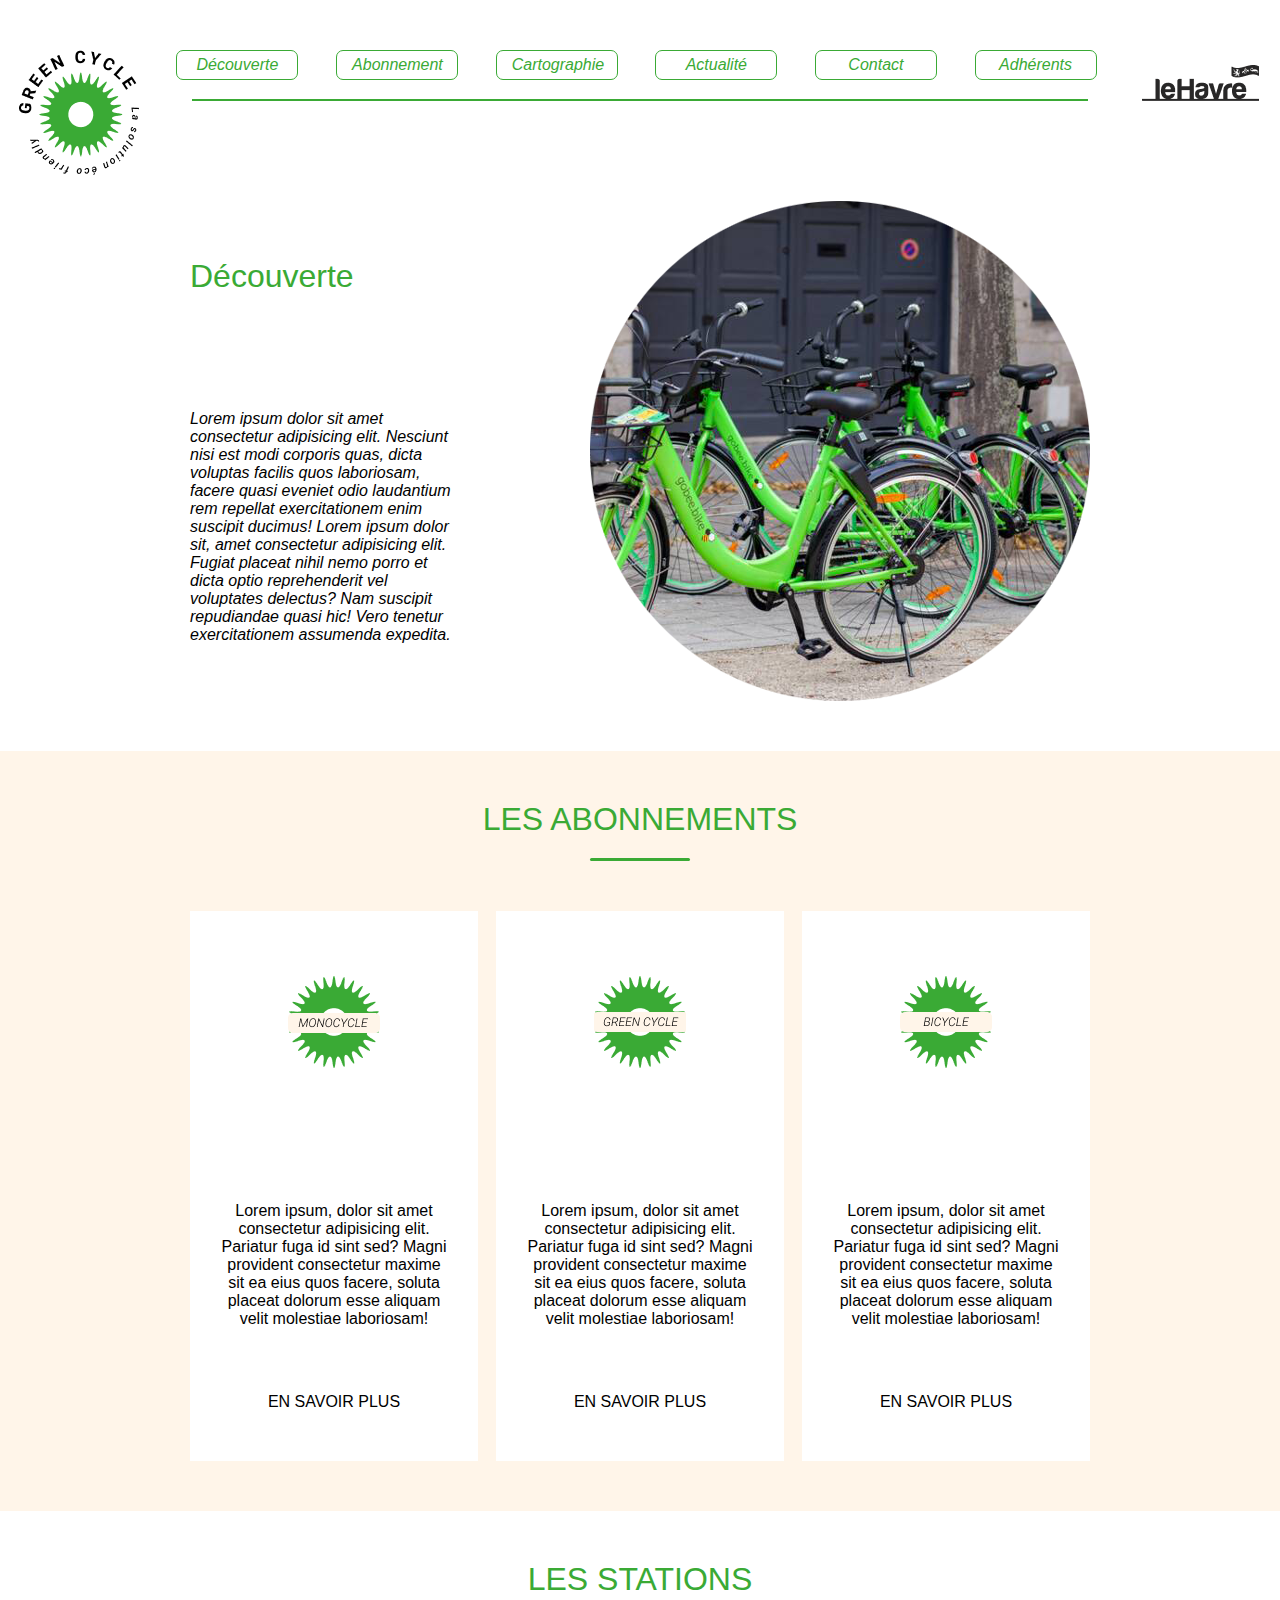
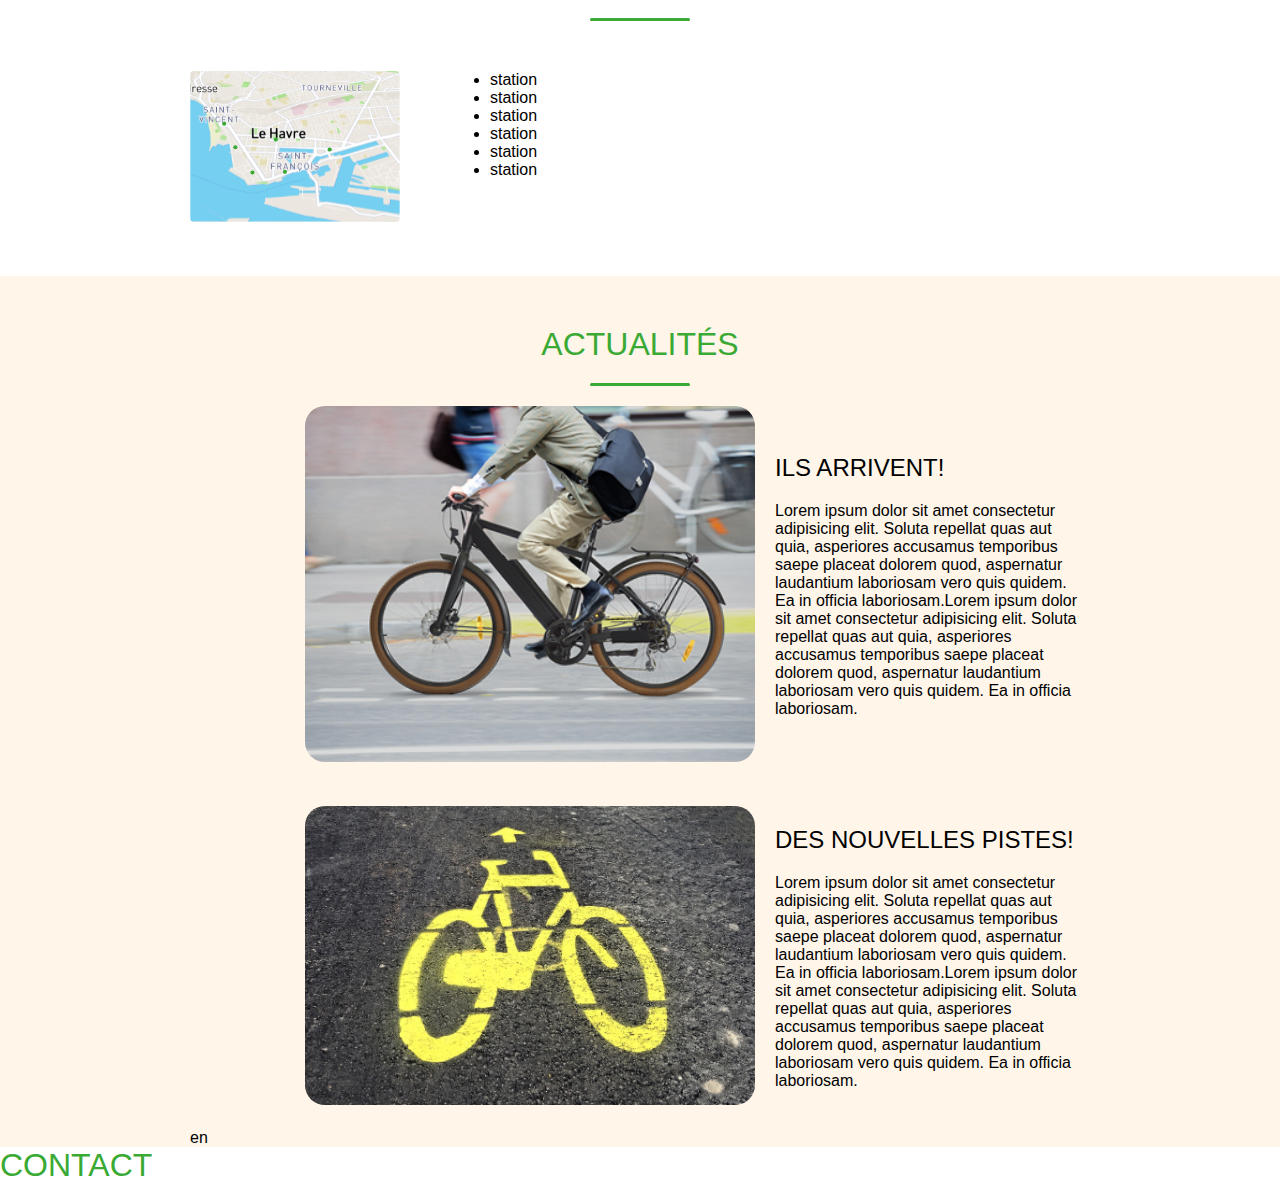
==== index.html @ e0d63974 "first commit" ====
<!DOCTYPE html>
<html lang="en">

<head>
    <meta charset="UTF-8">
    <meta http-equiv="X-UA-Compatible" content="IE=edge">
    <meta name="viewport" content="width=device-width, initial-scale=1.0">
    <title>Green cycle la solution éco-friendly</title>
    <link rel="stylesheet" href="style.css">
</head>

<body>
    <nav>
        <div class="menu_resp">
            <img src="img/logo_resp.png" alt="logo_2">
            <img src="img/burger.png" alt="burger">
        </div>
        <ul>
            <div class="logo_green">
                <img src="img/logo_green.png" alt="logo">
            </div>
            <a href="">
                <li>Découverte</li>
            </a>
            <a href="">
                <li>Abonnement</li>
            </a>
            <a href="">
                <li>Cartographie</li>
            </a>
            <a href="">
                <li>Actualité</li>
            </a>
            <a href="">
                <li>Contact</li>
            </a>
            <a href="">
                <div modal>
                    <div class="otot"></div>
                <li>Adhérents</li>
            </div>
            </a>
            <div class="logo_green">
                <img src="img/logo_lh.png" alt="logo">
            </div>
        </ul>
        <div class="green_line">
        </div>
    </nav>
    <header>
        <div class="container">
            <div class="content_page1">
                <div class="leftside">
                    <h1>Découverte</h1>
                    <p>Lorem ipsum dolor sit amet consectetur adipisicing elit. Nesciunt nisi est modi corporis quas,
                        dicta voluptas facilis quos laboriosam, facere quasi eveniet odio laudantium rem repellat
                        exercitationem enim suscipit ducimus! Lorem ipsum dolor sit, amet consectetur adipisicing elit.
                        Fugiat placeat nihil nemo porro et dicta optio reprehenderit vel voluptates delectus? Nam
                        suscipit repudiandae quasi hic! Vero tenetur exercitationem assumenda expedita.</p>
                </div>
                <img src="img/img_cycle.png" alt="vélo">
            </div>
        </div>
        </div>
    </header>
    <!--------------------------------------------------------------------->

    <div id="page_2">
        <h1>LES ABONNEMENTS</h1>
        <div class="green_line">
        </div>
        <div class="container">
            <!-------------------------ETIQUETTE 1---------------------->
            <div class="descr_offre">
                <div class="logo_offre">
                    <img src="img/monocycle.png" alt="logo_mono">
                </div>
                <p>Lorem ipsum, dolor sit amet consectetur adipisicing elit. Pariatur fuga id sint sed? Magni provident
                    consectetur maxime sit ea eius quos facere, soluta placeat dolorum esse aliquam velit molestiae
                    laboriosam!</p>
                <div class="btn_savoir_plus">
                    <p>EN SAVOIR PLUS</p>
                </div>
            </div>
            <!-------------------------ETIQUETTE 2---------------------->
            <div class="descr_offre">
                <div class="logo_offre">
                    <img src="img/offre_green_cycle.png" alt="logo_mono">
                </div>
                <p>Lorem ipsum, dolor sit amet consectetur adipisicing elit. Pariatur fuga id sint sed? Magni provident
                    consectetur maxime sit ea eius quos facere, soluta placeat dolorum esse aliquam velit molestiae
                    laboriosam!</p>
                <div class="btn_savoir_plus">
                    <p>EN SAVOIR PLUS</p>
                </div>
            </div>
            <!-------------------------ETIQUETTE 3---------------------->
            <div class="descr_offre">
                <div class="logo_offre">
                    <img src="img/offre_bicyble.png" alt="logo_mono">
                </div>
                <p>Lorem ipsum, dolor sit amet consectetur adipisicing elit. Pariatur fuga id sint sed? Magni provident
                    consectetur maxime sit ea eius quos facere, soluta placeat dolorum esse aliquam velit molestiae
                    laboriosam!</p>
                <div class="btn_savoir_plus">
                    <p>EN SAVOIR PLUS</p>
                </div>
            </div>
        </div>
    </div>
    <!--------------------------------------------------------------------->

    <div id="page_3">
        <h1>LES STATIONS</h1>
        <div class="green_line"></div>
        <div class="container">
            <div class="liste_stations">
                <div class="carto">
                    <svg viewBox="0 0 563 404" fill="none" xmlns="http://www.w3.org/2000/svg"
                        xmlns:xlink="http://www.w3.org/1999/xlink">
                        <rect width="563" height="404" rx="10" fill="url(#pattern0)" />
                        <ellipse cx="230.204" cy="183.943" rx="5.58383" ry="5.43059" fill="#3AAA35" />
                        <ellipse cx="254.584" cy="270.431" rx="5.58383" ry="5.43059" fill="#3AAA35" />
                        <ellipse cx="167.446" cy="272.04" rx="5.58383" ry="5.43059" fill="#3AAA35" />
                        <ellipse cx="121.584" cy="204.459" rx="5.58383" ry="5.43059" fill="#3AAA35" />
                        <ellipse cx="91.5838" cy="141.431" rx="5.58383" ry="5.43059" fill="#3AAA35" />
                        <path
                            d="M380.084 210.493C380.084 213.492 377.584 215.923 374.5 215.923C371.416 215.923 368.916 213.492 368.916 210.493C368.916 207.494 371.416 205.062 374.5 205.062C377.584 205.062 380.084 207.494 380.084 210.493Z"
                            fill="#3AAA35" />
                        <defs>
                            <pattern id="pattern0" patternContentUnits="objectBoundingBox" width="1" height="1">
                                <use xlink:href="#image0"
                                    transform="translate(0.00155279 -0.615094) scale(0.00166149 0.00230728)" />
                            </pattern>
                            <image id="image0" width="600" height="700"
                                xlink:href="[data-uri]" />
                        </defs>
                    </svg>
                </div>
                <ul classe="stations">
                    <li>station</li>
                    <li>station</li>
                    <li>station</li>
                    <li>station</li>
                    <li>station</li>
                    <li>station</li>
                </ul>
            </div>
        </div>
    </div>
    <!--------------------------------------------------------------------->
    <div id="page_4">
        <h1>ACTUALITÉS</h1>
        <div class="green_line"></div>
        <div class="container">
            <div class="groupe_actu">
                <div class="actu">
                    <div class="img_news">
                        <img src="img/page4.png" alt="vélo">
                    </div>
                    <div class="right_side">
                        <h2>ILS ARRIVENT!</h2>
                        <p>Lorem ipsum dolor sit amet consectetur adipisicing elit. Soluta repellat quas aut quia,
                            asperiores accusamus temporibus saepe placeat dolorem quod, aspernatur laudantium laboriosam
                            vero quis quidem. Ea in officia laboriosam.Lorem ipsum dolor sit amet consectetur adipisicing elit. Soluta repellat quas aut quia,
                            asperiores accusamus temporibus saepe placeat dolorem quod, aspernatur laudantium laboriosam
                            vero quis quidem. Ea in officia laboriosam.</p>
                    </div>
                </div>
                <div class="actu">
                    <div class="img_news">
                    <img src="img/bicycle-3372697_1920.jpg" alt="vélo">
                </div>
                    <div class="right_side">
                        <h2>DES NOUVELLES PISTES!</h2>
                        <p>Lorem ipsum dolor sit amet consectetur adipisicing elit. Soluta repellat quas aut quia,
                            asperiores accusamus temporibus saepe placeat dolorem quod, aspernatur laudantium laboriosam
                            vero quis quidem. Ea in officia laboriosam.Lorem ipsum dolor sit amet consectetur adipisicing elit. Soluta repellat quas aut quia,
                            asperiores accusamus temporibus saepe placeat dolorem quod, aspernatur laudantium laboriosam
                            vero quis quidem. Ea in officia laboriosam.</p>
                    </div>
                </div>
            </div>
            <div class="btn_savoir_plus">
                <p>en </p>
            </div>
        </div>
    </div>
    <div id="page_5">
        <h1>CONTACT</h1>
        <div class="green_line"></div>
    </div>

    <script src="script.js"></script>
</body>

</html>
---- style.css ----
*{
    padding: 0;
    margin: 0;
}

body{
    font-family: -apple-system, BlinkMacSystemFont, 'Segoe UI', Roboto, Oxygen, Ubuntu, Cantarell, 'Open Sans', 'Helvetica Neue', sans-serif;
    overflow-x: hidden;
}

nav ul{
    margin: auto;
    padding: 50px 50px 0 0;
    width: 100%;
    display: flex;
    justify-content: space-around;
    align-items: flex-start;
    font-weight: lighter;
    font-style: italic;
}


nav ul a {
    padding:  5px 15px 5px 15px ;
    width: 90px;
    list-style: none;
    text-decoration: none;
    color: #3AAA35;
    border: solid 1px #3AAA35;
    border-radius: 7px;
    text-align: center;
}


nav .green_line{
    width: 70%;
    margin: auto;
    height: 2px;
    background-color: #3AAA35;
    margin-top: -80px;
}

header{
    margin-top: 100px;
    padding-bottom: 50px;
}

.container{
    width: 100vh;
    height: 100%;
    margin: auto;
}

.content_page1{
    display: flex;
    justify-content: space-between;
}

header .container .leftside{
    width: 30%;
    display: flex;
    flex-direction: column;
    justify-content: space-around;
}

h1{
    color: #3AAA35;
    font-weight:normal;
}

h2{
    font-weight:normal;
    padding-bottom: 20px;
}

header .container .leftside p{
    font-style: italic;
}

.menu_resp{
    display: none;
}

#page_2{
    background-color: #FFF5E9;
}

#page_2 h1{
    padding-top: 50px;
    text-align: center;
    padding-bottom: 20px;

}

#page_2 .container{
    padding-top: 50px;
    display: flex;
    justify-content: space-between;
    align-items: center;
    padding-bottom: 50px;
}

.descr_offre{
    width: 32%;
    background-color: white;
    display: flex;
    flex-direction: column;
    justify-content: space-between;
    height: 500px;
    padding-bottom: 50px;
}

.logo_offre{
    margin: auto;
    width: 92px;
}

.descr_offre p{
    margin: auto;
    text-align: center;
    width: 80%;
}

#page_2 .green_line{
    margin: auto;
    width: 100px;
    height: 3px;
    background-color: #3AAA35;
    border-radius: 5px;
}

#page_3 .green_line{
    margin: auto;
    width: 100px;
    height: 3px;
    background-color: #3AAA35;
    border-radius: 5px;
}

#page_3 svg{
    width: 70%;
}

#page_3 ul{
    width: 30%;
}

#page_3 h1{
    padding-top: 50px;
    text-align: center;
    padding-bottom: 20px;

}

#page_3 .liste_stations{
    padding-top: 50px;
    display: flex;
    flex-direction: row;
}

#page_3 .container{
    padding-bottom: 50px;
}

#page_4 h1{
    padding-top: 50px;
    text-align: center;
    padding-bottom: 20px;

}

#page_4 .green_line{
    margin: auto;
    width: 100px;
    height: 3px;
    background-color: #3AAA35;
    border-radius: 5px;
}

#page_4{
    background-color: #FFF5E9;
}

.actu{
    display: flex;
    align-items: center;
    justify-content: end;
}
.groupe_actu{
    display: flex;
    flex-direction: column;
}

.img_news{
    width: 50%;
    margin: 20px;
}

.img_news img{
    width: 100%;
    border-radius: 20px;
}
.right_side{
    width: 35%;
}
/*------------------------------------------*/

@media screen and (max-width:1100px) {
    nav ul a{
        display: none;
    }

    .logo_green{
        display: none;
    }
    nav ul{
        padding: 0;
    }
    nav{
        width: 100%;
        height: 75px;
        background-color: black;
    }

    header{
        width: 100%;
    }

    .content_page1 h1{
        padding-bottom: 50px;
    }

    .content_page1{
        flex-direction: column;
        text-align: center;
    }


    .content_page1 img{
        margin: auto;
        width: 90%;
    }

    header .container{
        width: 100%;
    }

    header .container .leftside{
        width: 80%;
    }

    .leftside{
        margin: auto;
        padding-bottom: 50px;
    }

    .menu_resp{
        padding: 5px;
        height: 60px;
        display: flex;
        justify-content: space-between;
        align-items: center;
    }
}

.otot{
    width: 500px;
    height: 500px;
    background-color: #3AAA35;
    display: none;
}
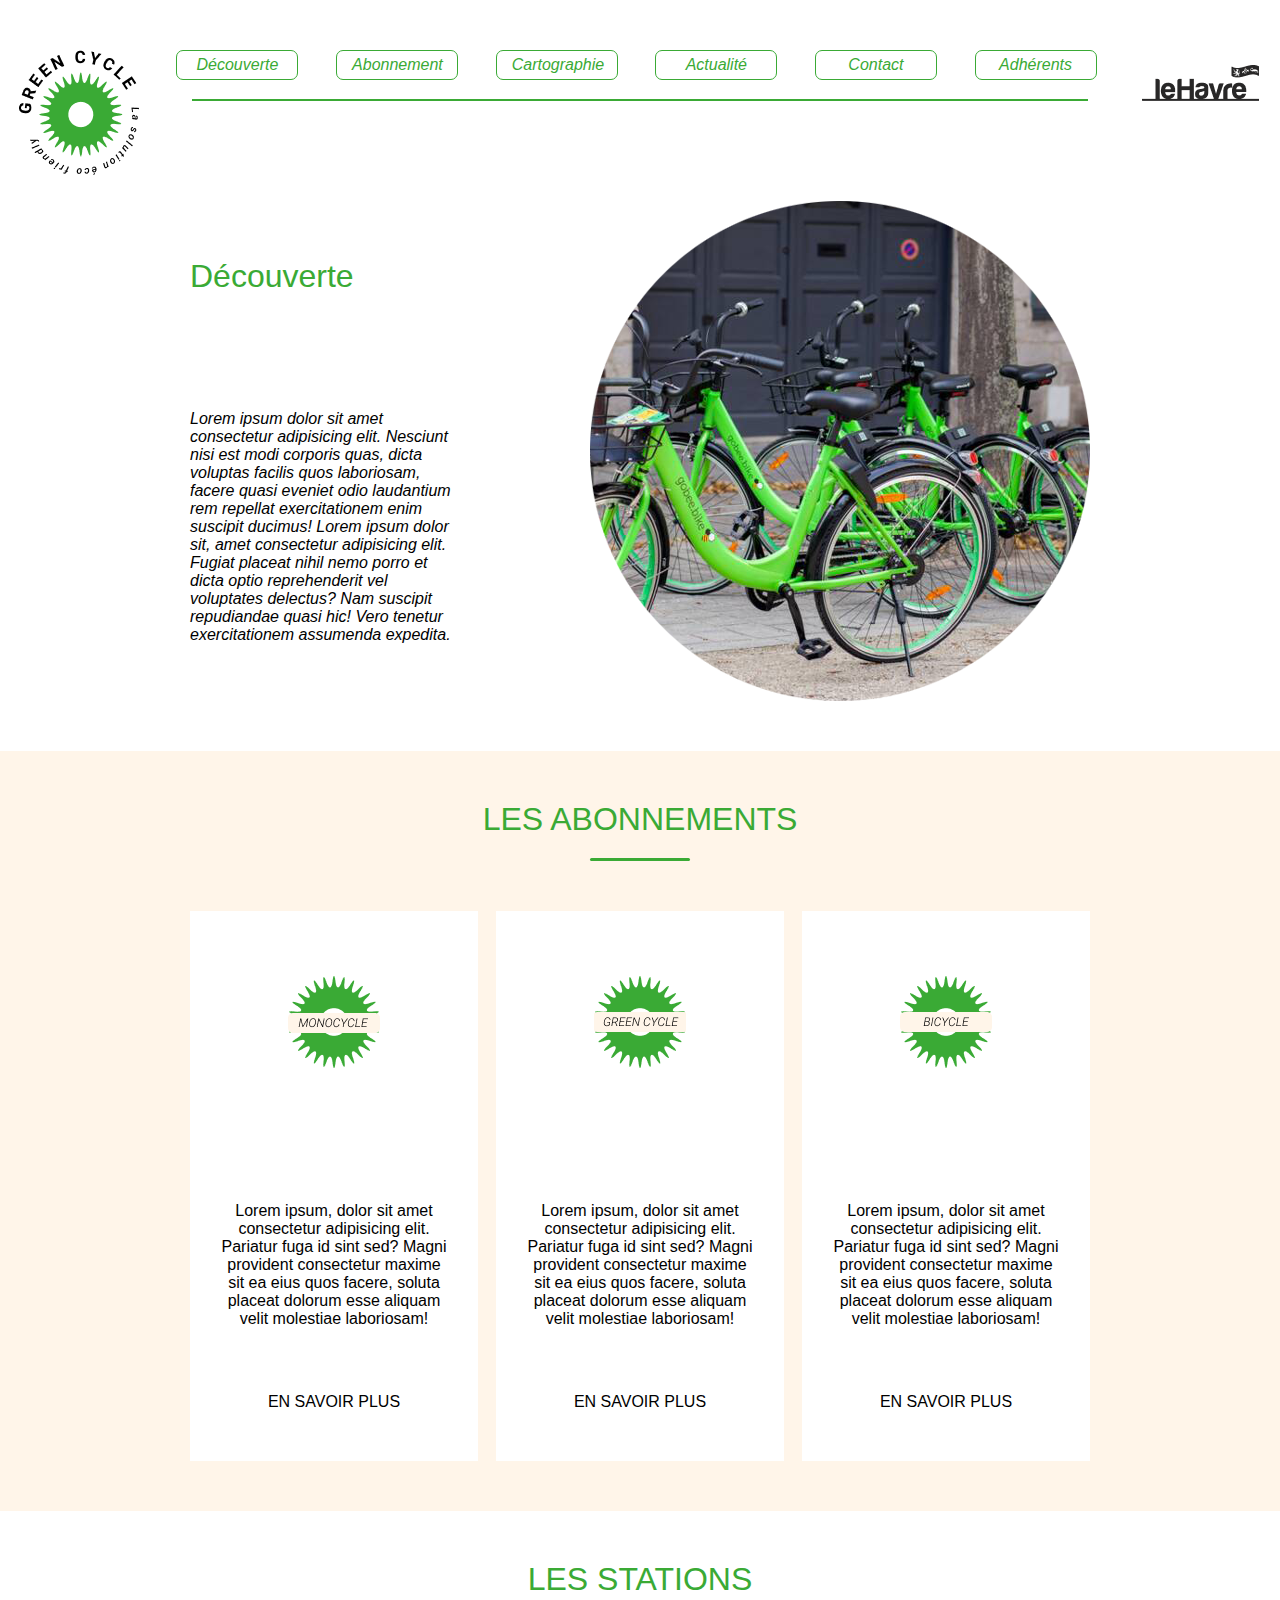
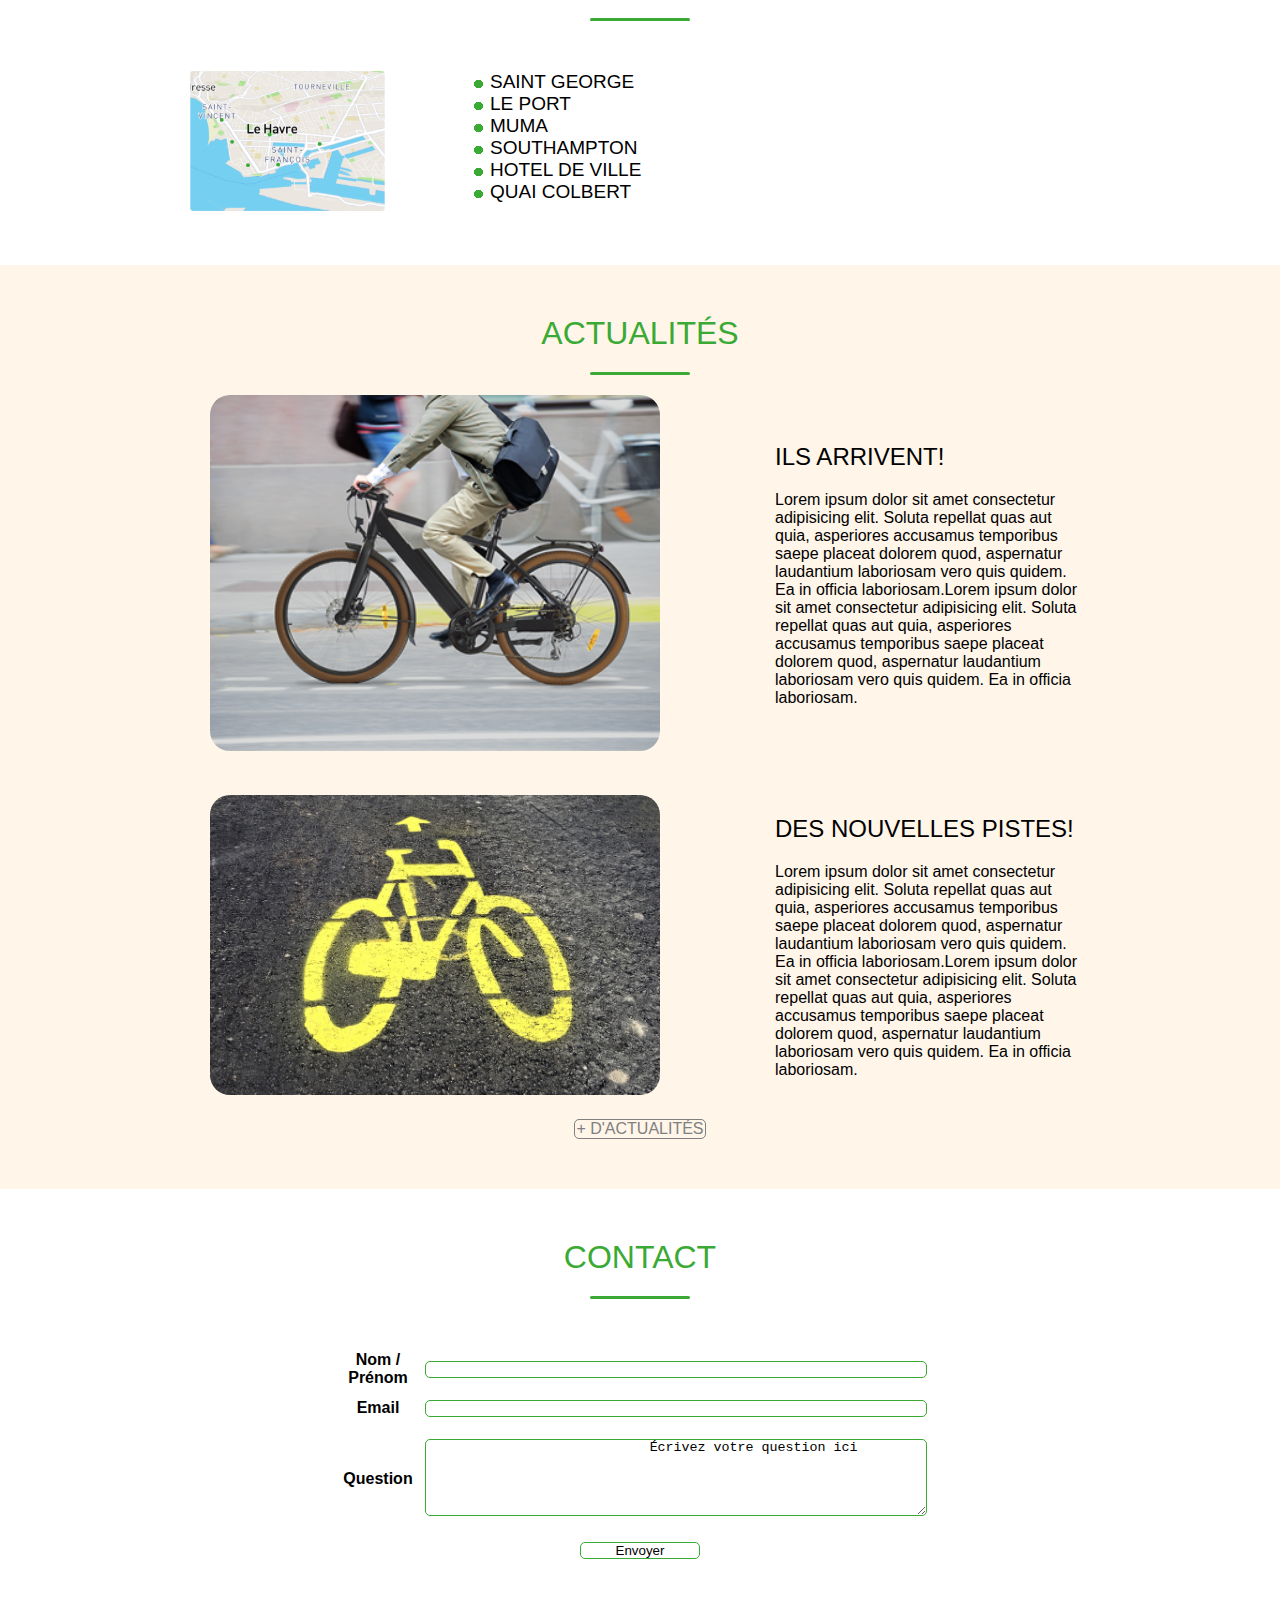
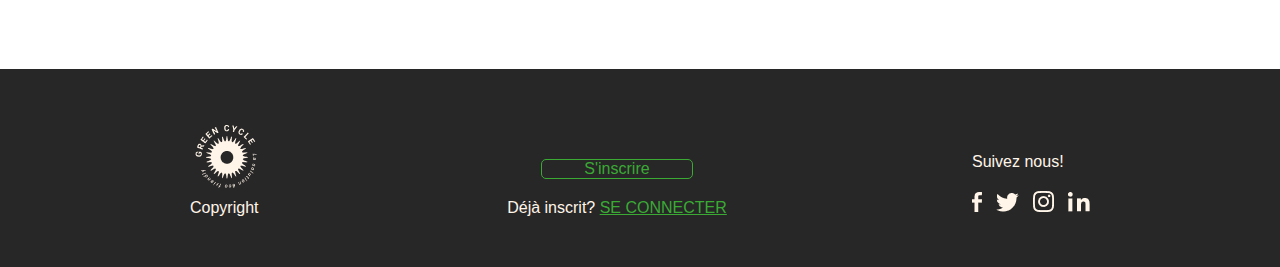
==== commit 44a72a3b: "suite_green" ====
--- a/index.html
+++ b/index.html
@@ -34,11 +34,11 @@
             <a href="">
                 <li>Contact</li>
             </a>
-            <a href="">
+            <a>
                 <div modal>
-                    <div class="otot"></div>
-                <li>Adhérents</li>
-            </div>
+                    <div class="otot">prout</div>
+                    <li>Adhérents</li>
+                </div>
             </a>
             <div class="logo_green">
                 <img src="img/logo_lh.png" alt="logo">
@@ -138,12 +138,12 @@
                     </svg>
                 </div>
                 <ul classe="stations">
-                    <li>station</li>
-                    <li>station</li>
-                    <li>station</li>
-                    <li>station</li>
-                    <li>station</li>
-                    <li>station</li>
+                    <li>SAINT GEORGE</li>
+                    <li>LE PORT</li>
+                    <li>MUMA</li>
+                    <li>SOUTHAMPTON</li>
+                    <li>HOTEL DE VILLE</li>
+                    <li>QUAI COLBERT</li>
                 </ul>
             </div>
         </div>
@@ -162,35 +162,81 @@
                         <h2>ILS ARRIVENT!</h2>
                         <p>Lorem ipsum dolor sit amet consectetur adipisicing elit. Soluta repellat quas aut quia,
                             asperiores accusamus temporibus saepe placeat dolorem quod, aspernatur laudantium laboriosam
-                            vero quis quidem. Ea in officia laboriosam.Lorem ipsum dolor sit amet consectetur adipisicing elit. Soluta repellat quas aut quia,
+                            vero quis quidem. Ea in officia laboriosam.Lorem ipsum dolor sit amet consectetur
+                            adipisicing elit. Soluta repellat quas aut quia,
                             asperiores accusamus temporibus saepe placeat dolorem quod, aspernatur laudantium laboriosam
                             vero quis quidem. Ea in officia laboriosam.</p>
                     </div>
                 </div>
                 <div class="actu">
                     <div class="img_news">
-                    <img src="img/bicycle-3372697_1920.jpg" alt="vélo">
-                </div>
+                        <img src="img/bicycle-3372697_1920.jpg" alt="vélo">
+                    </div>
                     <div class="right_side">
                         <h2>DES NOUVELLES PISTES!</h2>
                         <p>Lorem ipsum dolor sit amet consectetur adipisicing elit. Soluta repellat quas aut quia,
                             asperiores accusamus temporibus saepe placeat dolorem quod, aspernatur laudantium laboriosam
-                            vero quis quidem. Ea in officia laboriosam.Lorem ipsum dolor sit amet consectetur adipisicing elit. Soluta repellat quas aut quia,
+                            vero quis quidem. Ea in officia laboriosam.Lorem ipsum dolor sit amet consectetur
+                            adipisicing elit. Soluta repellat quas aut quia,
                             asperiores accusamus temporibus saepe placeat dolorem quod, aspernatur laudantium laboriosam
                             vero quis quidem. Ea in officia laboriosam.</p>
                     </div>
                 </div>
             </div>
-            <div class="btn_savoir_plus">
-                <p>en </p>
+            <div class="btn_plus_savoir">
+                <p>+ D'ACTUALITÉS</p>
             </div>
         </div>
     </div>
     <div id="page_5">
         <h1>CONTACT</h1>
         <div class="green_line"></div>
-    </div>
-
+        <div class="container">
+            <form>
+                <table>
+                    <tr>
+                        <th><label for="nom">Nom / Prénom </label></th>
+                        <td>
+                            <input type="text" name="nom" id="nom">
+                        </td>
+                    </tr>
+                    <tr>
+                        <th><label for="mail">Email </label></th>
+                        <td>
+                            <input type="email" name="mail" id="mail">
+                        </td>
+                    </tr>
+                    <tr>
+                        <th><label for="Descr">Question</label></th>
+                        <td>
+                            <textarea name="com" id="com" rows="5" cols="30">
+                            Écrivez votre question ici
+                        </textarea>
+                        </td>
+                    </tr>
+                </table>
+                <input class="btn" type="submit" value="Envoyer">
+            </form>
+        </div>
+    </div>
+    <footer>
+        <div class="container">
+            <div class="logo_copyright">
+                <img src="img/logo_resp_2.png" alt="">
+                <p>Copyright</p>
+            </div>
+            <div class="green_line"></div>
+            <div class="re_inscrire">
+                <a class="btn_footer" href="#">S'inscrire</a>
+                <p>Déjà inscrit? <a class="btn_connect" href="#">SE CONNECTER</a></p>
+            </div>
+            <div class="green_line"></div>
+            <div class="suivez_nous">
+                <p>Suivez nous!</p>
+                <img src="img/link_social.png" alt="link_social">
+            </div>
+        </div>
+    </footer>
     <script src="script.js"></script>
 </body>
 
--- a/style.css
+++ b/style.css
@@ -138,11 +138,11 @@
 }
 
 #page_3 svg{
-    width: 70%;
+    width: 65%;
 }
 
 #page_3 ul{
-    width: 30%;
+    width: 25%;
 }
 
 #page_3 h1{
@@ -155,8 +155,17 @@
 #page_3 .liste_stations{
     padding-top: 50px;
     display: flex;
-    flex-direction: row;
-}
+}
+
+.liste_stations ul{
+    color: black;
+}
+
+
+ .liste_stations li{
+     font-size: 19px;
+    list-style: radial-gradient(circle, rgba(58,170,53,1) 0%, rgba(58,170,53,1) 75%, rgba(0,0,0,0) 75%);;
+} 
 
 #page_3 .container{
     padding-bottom: 50px;
@@ -179,12 +188,13 @@
 
 #page_4{
     background-color: #FFF5E9;
+    padding-bottom: 50px;
 }
 
 .actu{
     display: flex;
     align-items: center;
-    justify-content: end;
+    justify-content: space-between;
 }
 .groupe_actu{
     display: flex;
@@ -203,9 +213,109 @@
 .right_side{
     width: 35%;
 }
+
+.btn_plus_savoir{
+    margin: auto;
+    text-align: center;
+    width: 130px;
+    border: solid 1px grey;
+    color: grey;
+    border-radius: 5px;
+
+}
+
+#page_5 h1{
+    padding-top: 50px;
+    text-align: center;
+    padding-bottom: 20px;
+}
+
+#page_5 .green_line{
+    margin: auto;
+    width: 100px;
+    height: 3px;
+    background-color: #3AAA35;
+    border-radius: 5px;
+}
+
+#page_5 .container{
+    width: 30%;
+}
+
+form{
+    padding: 50px;
+    display: flex;
+    flex-direction: column;
+    align-items: center;
+}
+
+form input, textarea{
+    width: 500px;
+    margin: 10px;
+    border-radius: 5px;
+    border: solid 1px #3AAA35;
+}
+
+.btn{
+    width: 120px;
+    background-color: white;
+}
+
+#page_5{
+    padding-bottom: 50px;
+}
+
+footer{
+    padding-top: 50px;
+    padding-bottom: 50px;
+    background-color: #282727;
+}
+
+footer .container{
+    display: flex;
+    justify-content: space-between;
+    align-items: flex-end;
+    color: #FFF5E9;
+}
+
+.re_inscrire .btn_footer{
+    text-decoration: none;
+}
+
+.re_inscrire p{
+    padding-top: 20px;
+}
+
+.btn_footer{
+    text-align: center;
+    margin: auto;
+    width: 150px;
+    border: solid 1px #3AAA35;
+    color: #3AAA35;
+    border-radius: 5px;
+}
+
+.re_inscrire{
+    display: flex;
+    flex-direction: column;
+}
+
+.btn_connect{
+    color: #3AAA35;
+}
+
+.suivez_nous img{
+    padding-top: 20px;
+}
 /*------------------------------------------*/
 
 @media screen and (max-width:1100px) {
+    .container{
+        width: 100%;
+        margin: auto;
+    }
+
+
     nav ul a{
         display: none;
     }
@@ -219,7 +329,7 @@
     nav{
         width: 100%;
         height: 75px;
-        background-color: black;
+        background-color: #282727;
     }
 
     header{
@@ -260,6 +370,131 @@
         display: flex;
         justify-content: space-between;
         align-items: center;
+    }
+
+    #page_2 .container{
+        padding-top: 50px;
+        display: flex;
+        flex-direction: column;
+        justify-content: space-between;
+        align-items: center;
+        padding-bottom: 50px;
+    }
+
+    .descr_offre{
+        width: 80%;
+        background-color: white;
+        display: flex;
+        flex-direction: column;
+        justify-content: space-between;
+        height: 500px;
+        margin-bottom: 20px;
+
+    }
+
+    #page_3 .liste_stations{
+        margin: auto;
+        width: 90%;
+        display: flex;
+        flex-direction: column;
+        justify-content: center;
+        align-items: center;
+    }
+    
+    #page_3 svg{
+        width: 95%;
+    }
+
+    #page_3 ul{
+        width: 90%;
+        text-align: center;
+    }
+
+    .actu{
+        display: flex;
+        flex-direction: column;
+        align-items: center;
+        justify-content: space-between;
+    }
+
+    .img_news{
+        width: 70%;
+        margin: 20px;
+    }
+    
+    .img_news img{
+        width: 100%;
+        border-radius: 20px;
+    }
+    .right_side{
+        width: 80%;
+        padding-bottom: 25px;
+    }
+
+    footer .container{
+        display: flex;
+        flex-direction: column;
+        justify-content: space-around;
+        align-items: center;
+        color: #FFF5E9;
+    }
+
+    .logo_copyright{
+        text-align: center;
+        padding-bottom: 25px;
+    }
+
+    .re_inscrire{
+        display: flex;
+        flex-direction: column;
+        padding-bottom: 25px;
+        padding-top: 25px;
+
+    }
+    
+    .btn_connect{
+        color: #3AAA35;
+    }
+    
+    .suivez_nous img{
+        padding-top: 20px;
+    }
+
+    #page_5 .container{
+        width: 100%;
+    }
+    
+    form{
+        padding: 0px;
+        display: flex;
+        flex-direction: column;
+        align-items: center;
+    }
+    
+    form input, textarea{
+        width: 80%;
+        margin: 10px;
+        border-radius: 5px;
+        border: solid 1px #3AAA35;
+    }
+    
+    .btn{
+        width: 120px;
+        height: 30px;
+        background-color: white;
+    }
+
+    footer .green_line{
+        margin: auto;
+        width: 100px;
+        height: 3px;
+        background-color: #3AAA35;
+        border-radius: 5px;
+    }
+
+    .suivez_nous{
+        padding-top: 25px;
+        text-align: center;
     }
 }
 
@@ -267,5 +502,6 @@
     width: 500px;
     height: 500px;
     background-color: #3AAA35;
+    color : white;
     display: none;
-}+} 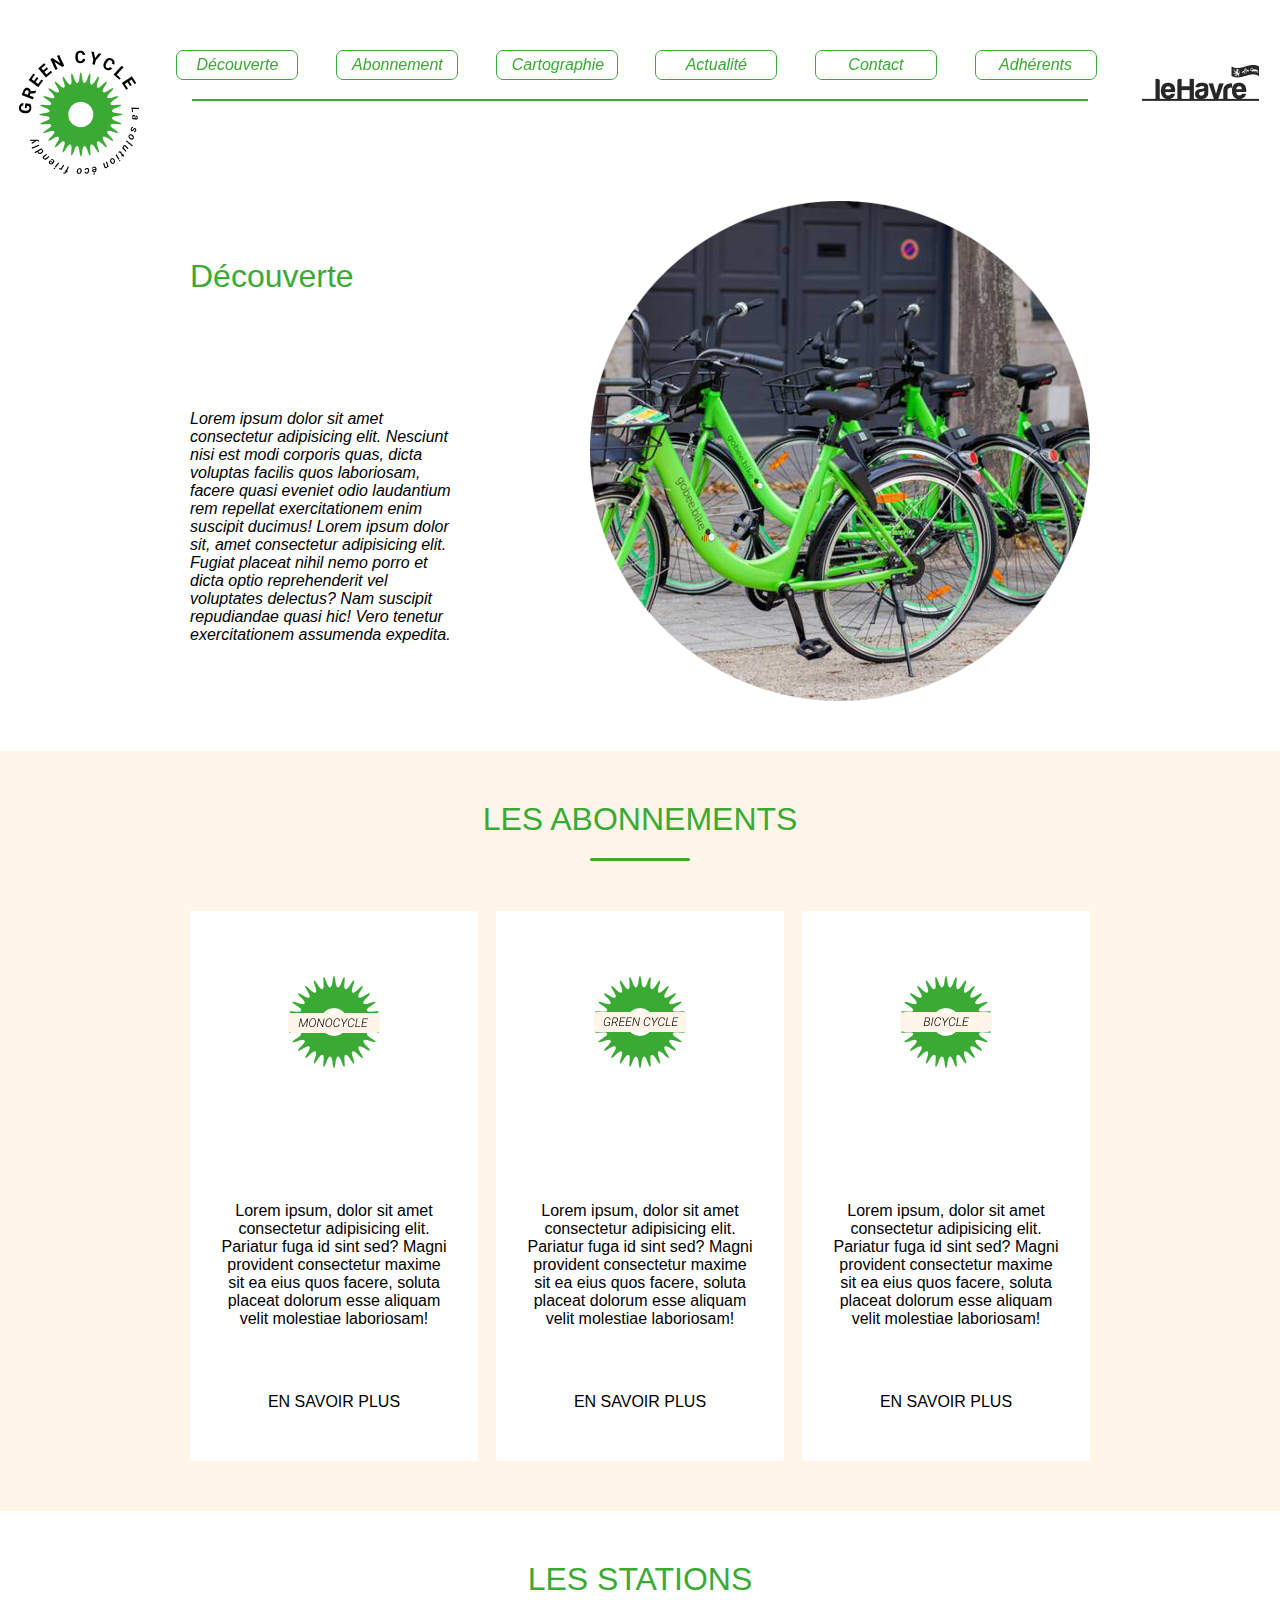
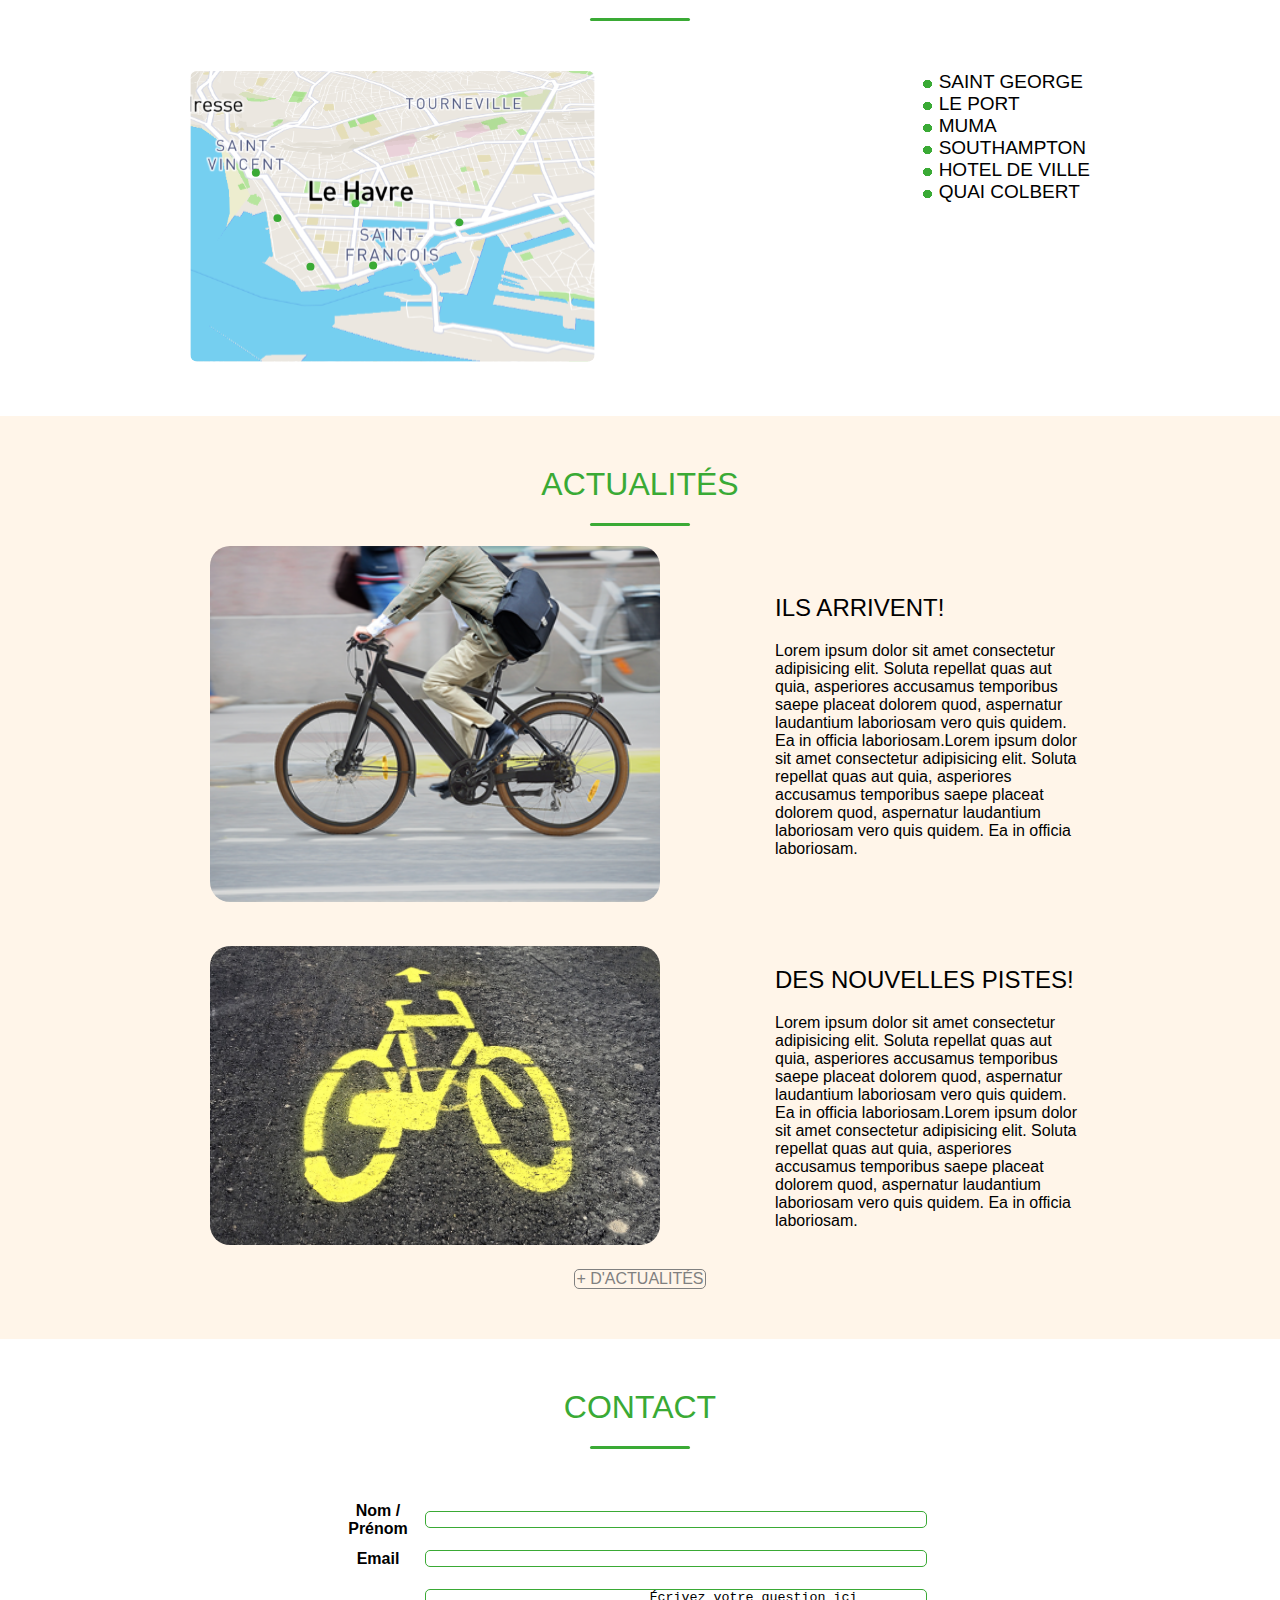
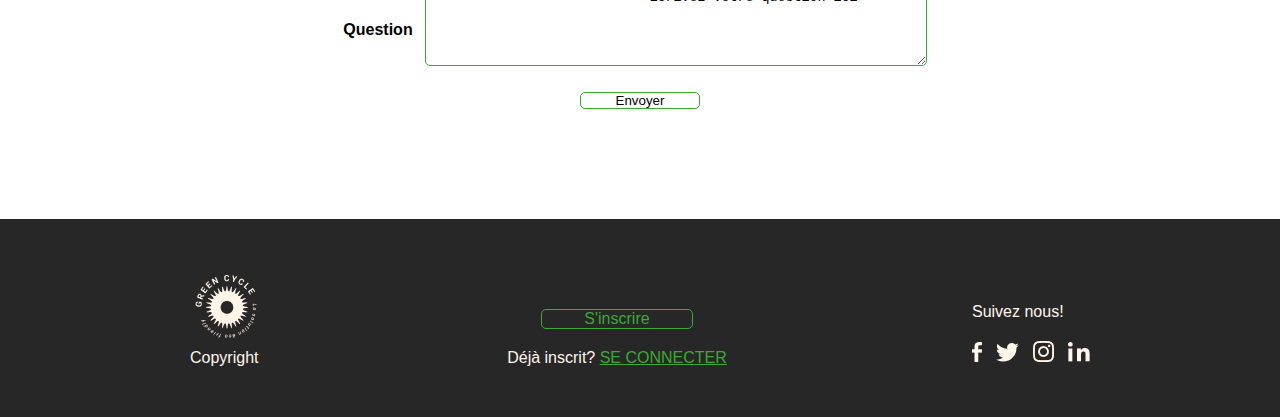
==== commit d391faeb: "update_GC_téléformaiton" ====
--- a/index.html
+++ b/index.html
@@ -19,24 +19,58 @@
             <div class="logo_green">
                 <img src="img/logo_green.png" alt="logo">
             </div>
-            <a href="">
+            <a href="#">
                 <li>Découverte</li>
             </a>
-            <a href="">
+            <a href="#page_2">
                 <li>Abonnement</li>
             </a>
-            <a href="">
+            <a href="#page_3">
                 <li>Cartographie</li>
             </a>
-            <a href="">
+            <a href="#page_4">
                 <li>Actualité</li>
             </a>
-            <a href="">
+            <a href="#page_5">
                 <li>Contact</li>
             </a>
             <a>
                 <div modal>
-                    <div class="otot">prout</div>
+                    <div class="otot">
+                        <div class="wholepop">
+                        <div class="cycliste">
+                            <svg width="200" height="100" viewBox="0 0 199 167" fill="none"
+                                xmlns="http://www.w3.org/2000/svg">
+                                <path
+                                    d="M137.848 72.8655L125.567 47.8457C122.994 42.0591 122.994 42.0591 114.535 42.0591C109.015 42.0591 108.39 42.0591 104.96 45.0981L75.1111 73.8646C71.6558 77.3824 71.2395 77.7987 71.2395 84.9382C71.2395 90.2128 72.8131 91.0204 78.9453 94.4716L104.544 108.667V139.474C104.544 143.153 107.526 146.135 111.205 146.135C114.883 146.135 117.865 143.153 117.865 139.474V98.6762C117.865 98.6762 105.793 91.5991 97.758 86.1872L118.115 64.7476C125.9 76.6122 129.48 86.1872 133.935 86.1872H157.83C161.509 86.1872 164.491 83.205 164.491 79.5263C164.491 75.8476 161.509 72.8655 157.83 72.8655H137.848Z"
+                                    fill="#3AAA35" />
+                                <path
+                                    d="M154.347 41.6614C156.182 39.8387 157.638 37.6702 158.63 35.2814C159.622 32.8925 160.131 30.3307 160.127 27.744C160.123 25.1573 159.606 22.597 158.607 20.2113C157.607 17.8255 156.144 15.6616 154.303 13.8446C152.504 12.0045 150.355 10.5416 147.984 9.54157C145.612 8.54151 143.065 8.02434 140.491 8.0203C137.917 8.01626 135.368 8.52543 132.993 9.51804C130.619 10.5106 128.466 11.9667 126.66 13.8012C124.831 15.6191 123.377 17.7796 122.383 20.1592C121.389 22.5388 120.873 25.091 120.865 27.67C120.857 30.249 121.357 32.8043 122.336 35.1901C123.316 37.5758 124.755 39.7453 126.573 41.5746C128.391 43.404 130.552 44.8573 132.931 45.8517C135.311 46.8461 137.863 47.362 140.442 47.3701C143.021 47.3781 145.576 46.8782 147.962 45.8987C150.348 44.9192 152.517 43.4794 154.347 41.6614Z"
+                                    fill="#3AAA35" />
+                                <path
+                                    d="M135.81 29.6429C133.547 40.206 144.927 43.7899 150.9 44.2614C153.918 43.5069 155.93 40.1745 156.559 38.6027C149.769 39.7344 139.897 33.1011 135.81 29.6429Z"
+                                    fill="white" stroke="white" />
+                                <circle cx="53.7583" cy="132.915" r="33.9526" fill="#3AAA35" />
+                                <circle cx="165.047" cy="132.915" r="33.9526" fill="#3AAA35" />
+                                <line y1="67.7828" x2="71.6777" y2="67.7828" stroke="#3AAA35" stroke-width="2"
+                                    stroke-dasharray="4 4" />
+                                <line x1="13.2039" y1="54.579" x2="84.8816" y2="54.579" stroke="#3AAA35"
+                                    stroke-width="2" stroke-dasharray="4 4" />
+                                <line x1="27.3508" y1="41.3752" x2="99.0286" y2="41.3752" stroke="#3AAA35"
+                                    stroke-width="2" stroke-dasharray="4 4" />
+                                <ellipse cx="151.372" cy="23.9842" rx="4.24408" ry="5.1872" fill="white" />
+                            </svg>
+                        </div>
+                        <form>
+                            <label for="mail" id="email">Mail :</label>
+                            <input type="text" id="email">
+                            <label for="password" id="mdp">Mot de passe :</label>
+                            <input type="password" id="mdp">
+                            
+                        </form>
+                        <input class="btn_connex" type="submit" value="CONNEXION">
+                    </div>
+                </div>
                     <li>Adhérents</li>
                 </div>
             </a>
--- a/style.css
+++ b/style.css
@@ -8,15 +8,21 @@
     overflow-x: hidden;
 }
 
+nav{
+    position: sticky;
+    top: 0;
+}
+
 nav ul{
     margin: auto;
-    padding: 50px 50px 0 0;
+    padding: 50px 50px 0px 0px;
     width: 100%;
     display: flex;
     justify-content: space-around;
     align-items: flex-start;
     font-weight: lighter;
     font-style: italic;
+    background-color: rgba(255, 255, 255, 0.568);
 }
 
 
@@ -29,9 +35,13 @@
     border: solid 1px #3AAA35;
     border-radius: 7px;
     text-align: center;
-}
-
-
+    position: sticky;
+}
+
+nav ul a:hover {
+    background-color: #3AAA35;
+    color: white;
+}
 nav .green_line{
     width: 70%;
     margin: auto;
@@ -138,11 +148,11 @@
 }
 
 #page_3 svg{
-    width: 65%;
-}
-
-#page_3 ul{
-    width: 25%;
+    width: 90%;
+}
+
+.carto{
+    width: 50%;
 }
 
 #page_3 h1{
@@ -155,6 +165,7 @@
 #page_3 .liste_stations{
     padding-top: 50px;
     display: flex;
+    justify-content: space-between;
 }
 
 .liste_stations ul{
@@ -164,7 +175,7 @@
 
  .liste_stations li{
      font-size: 19px;
-    list-style: radial-gradient(circle, rgba(58,170,53,1) 0%, rgba(58,170,53,1) 75%, rgba(0,0,0,0) 75%);;
+    list-style: radial-gradient(circle, rgba(58,170,53,1) 0%, rgba(58,170,53,1) 75%, rgba(0,0,0,0) 75%);
 } 
 
 #page_3 .container{
@@ -306,6 +317,23 @@
 
 .suivez_nous img{
     padding-top: 20px;
+}
+
+/*------------------POPUP------------------------*/
+.cycliste {
+    margin: auto;
+    display: flex;
+    justify-content: center;
+
+}
+
+.wholepop form input{
+    width: 80%;
+    height: 25px;
+}
+
+.wholepop form .btn_connex{
+    width: 12px;
 }
 /*------------------------------------------*/
 
@@ -327,11 +355,16 @@
         padding: 0;
     }
     nav{
+        top: 0;
         width: 100%;
         height: 75px;
         background-color: #282727;
     }
 
+    nav .green_line{
+       display: none;
+    }
+
     header{
         width: 100%;
     }
@@ -365,11 +398,16 @@
     }
 
     .menu_resp{
-        padding: 5px;
+        /* padding: 5px; */
         height: 60px;
         display: flex;
         justify-content: space-between;
         align-items: center;
+        padding-bottom: 5px;
+    }
+
+    .menu_resp img{
+        padding: 20px 20px 0 0;
     }
 
     #page_2 .container{
@@ -401,15 +439,13 @@
         align-items: center;
     }
     
-    #page_3 svg{
-        width: 95%;
-    }
 
     #page_3 ul{
+        text-align: left;
+    }
+    .carto{
         width: 90%;
-        text-align: center;
-    }
-
+    }
     .actu{
         display: flex;
         flex-direction: column;
@@ -501,7 +537,8 @@
 .otot{
     width: 500px;
     height: 500px;
-    background-color: #3AAA35;
+    background-color: #3baa358a;
     color : white;
     display: none;
+    border-radius: 20%;
 } 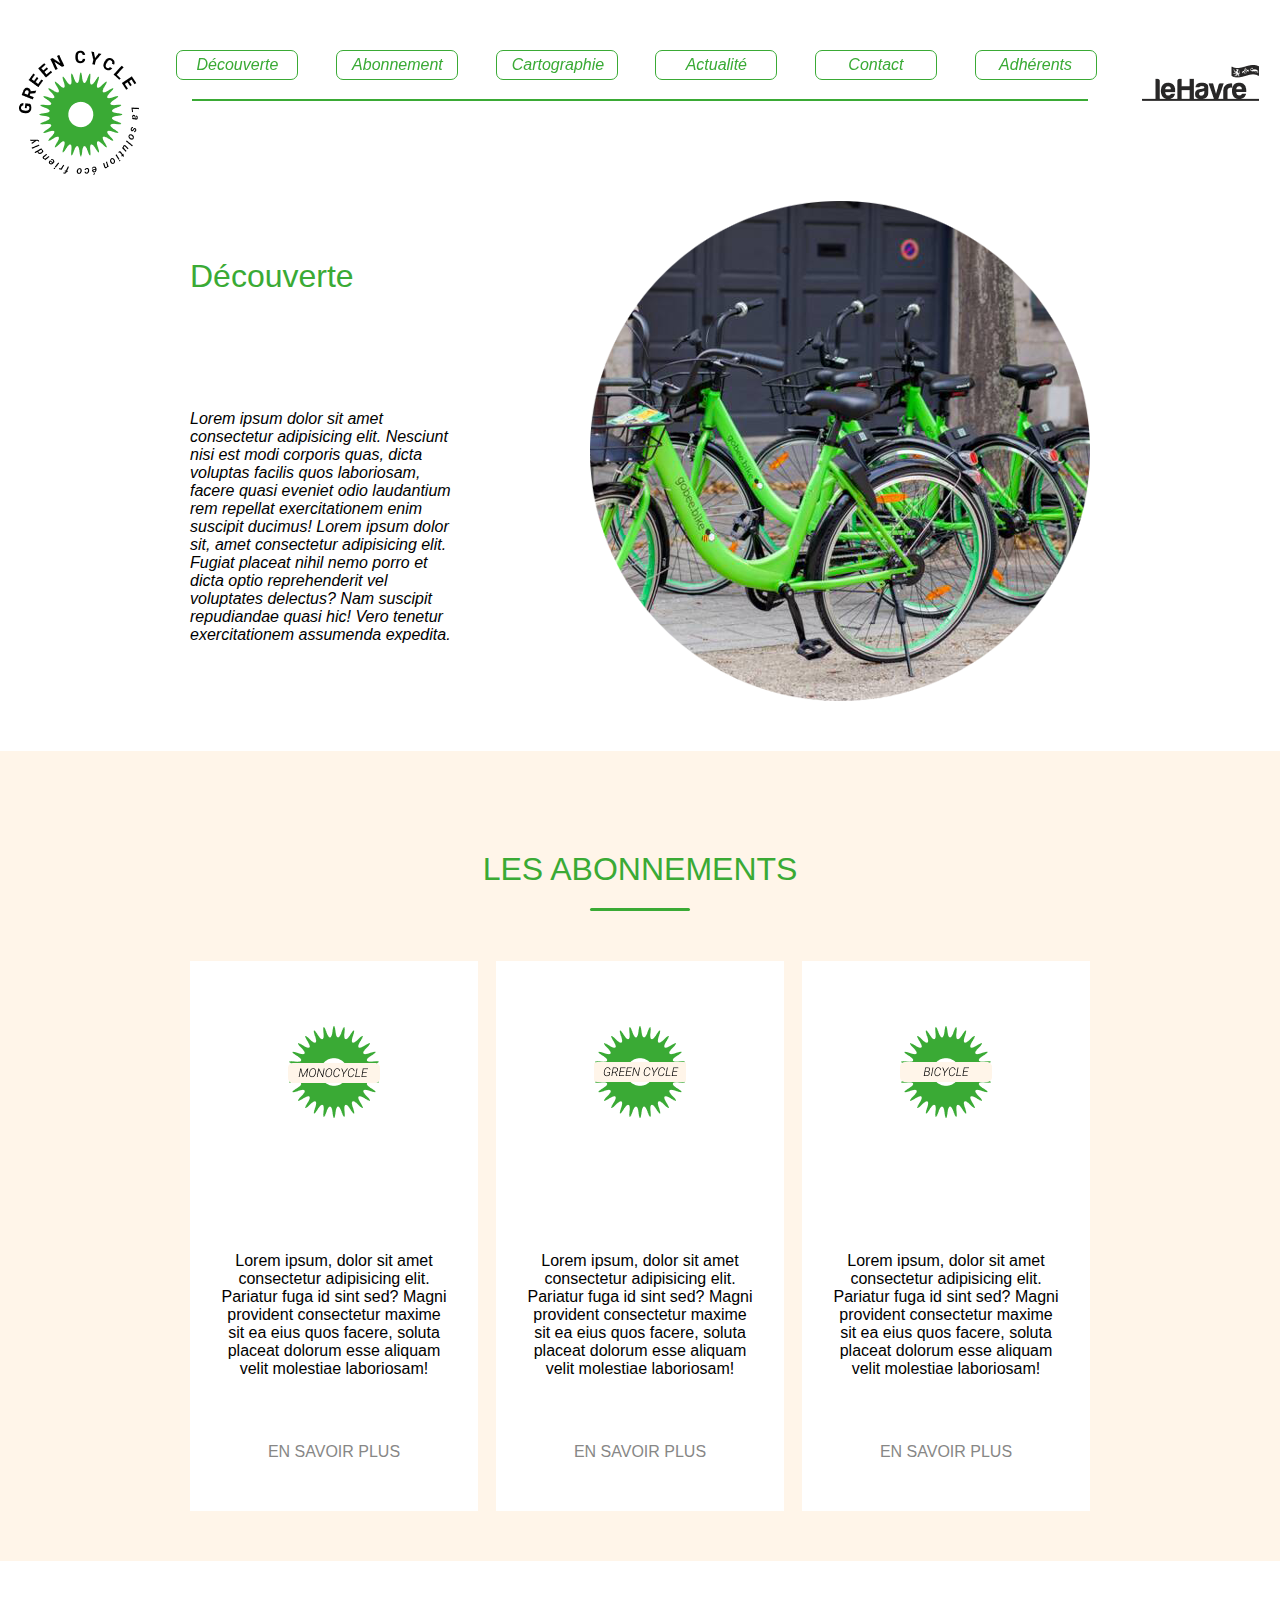
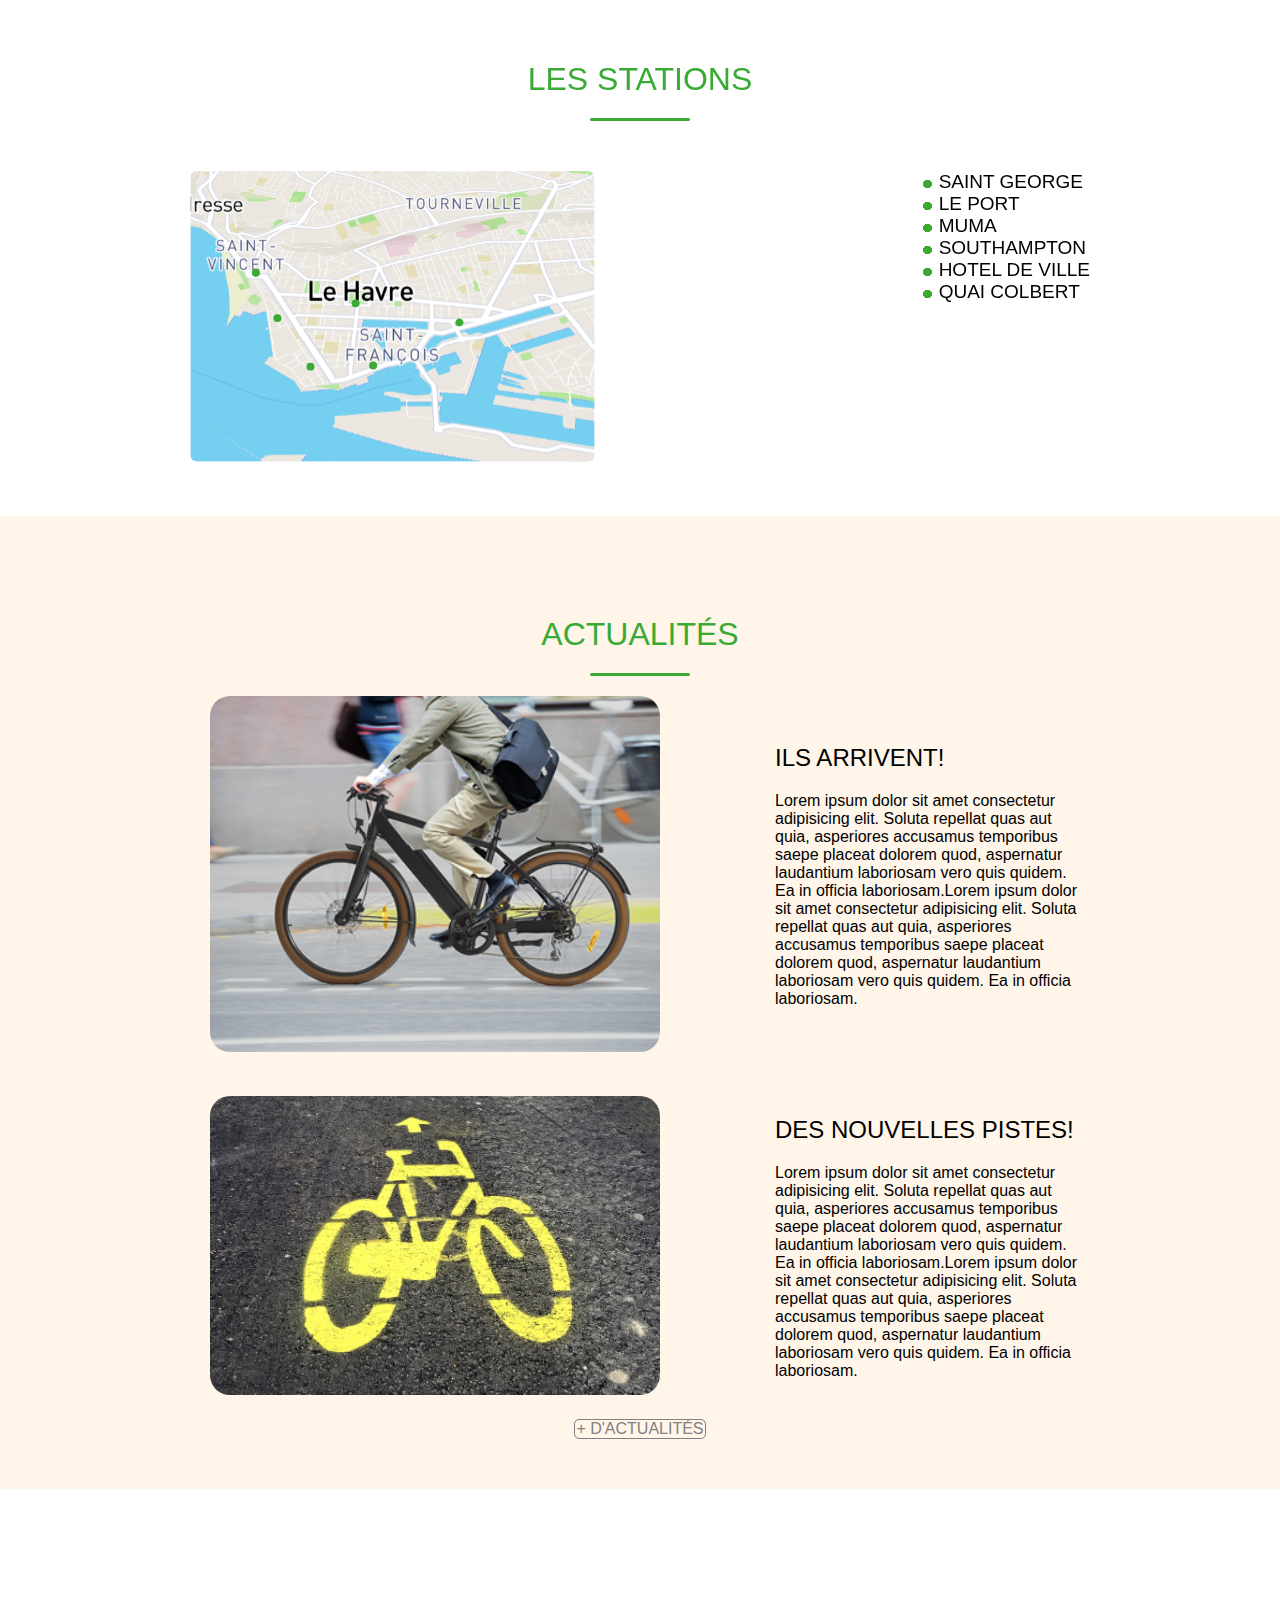
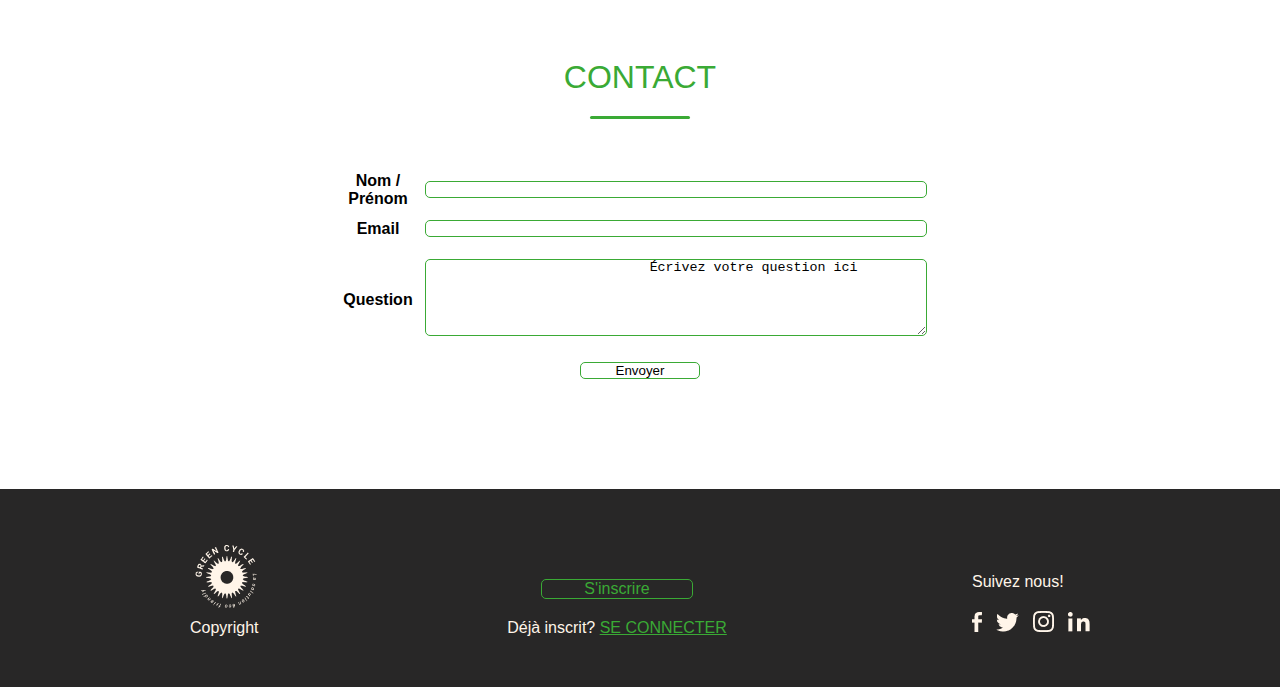
==== commit 3d1e0bac: "hover+nac_ac décalage" ====
--- a/index.html
+++ b/index.html
@@ -38,39 +38,39 @@
                 <div modal>
                     <div class="otot">
                         <div class="wholepop">
-                        <div class="cycliste">
-                            <svg width="200" height="100" viewBox="0 0 199 167" fill="none"
-                                xmlns="http://www.w3.org/2000/svg">
-                                <path
-                                    d="M137.848 72.8655L125.567 47.8457C122.994 42.0591 122.994 42.0591 114.535 42.0591C109.015 42.0591 108.39 42.0591 104.96 45.0981L75.1111 73.8646C71.6558 77.3824 71.2395 77.7987 71.2395 84.9382C71.2395 90.2128 72.8131 91.0204 78.9453 94.4716L104.544 108.667V139.474C104.544 143.153 107.526 146.135 111.205 146.135C114.883 146.135 117.865 143.153 117.865 139.474V98.6762C117.865 98.6762 105.793 91.5991 97.758 86.1872L118.115 64.7476C125.9 76.6122 129.48 86.1872 133.935 86.1872H157.83C161.509 86.1872 164.491 83.205 164.491 79.5263C164.491 75.8476 161.509 72.8655 157.83 72.8655H137.848Z"
-                                    fill="#3AAA35" />
-                                <path
-                                    d="M154.347 41.6614C156.182 39.8387 157.638 37.6702 158.63 35.2814C159.622 32.8925 160.131 30.3307 160.127 27.744C160.123 25.1573 159.606 22.597 158.607 20.2113C157.607 17.8255 156.144 15.6616 154.303 13.8446C152.504 12.0045 150.355 10.5416 147.984 9.54157C145.612 8.54151 143.065 8.02434 140.491 8.0203C137.917 8.01626 135.368 8.52543 132.993 9.51804C130.619 10.5106 128.466 11.9667 126.66 13.8012C124.831 15.6191 123.377 17.7796 122.383 20.1592C121.389 22.5388 120.873 25.091 120.865 27.67C120.857 30.249 121.357 32.8043 122.336 35.1901C123.316 37.5758 124.755 39.7453 126.573 41.5746C128.391 43.404 130.552 44.8573 132.931 45.8517C135.311 46.8461 137.863 47.362 140.442 47.3701C143.021 47.3781 145.576 46.8782 147.962 45.8987C150.348 44.9192 152.517 43.4794 154.347 41.6614Z"
-                                    fill="#3AAA35" />
-                                <path
-                                    d="M135.81 29.6429C133.547 40.206 144.927 43.7899 150.9 44.2614C153.918 43.5069 155.93 40.1745 156.559 38.6027C149.769 39.7344 139.897 33.1011 135.81 29.6429Z"
-                                    fill="white" stroke="white" />
-                                <circle cx="53.7583" cy="132.915" r="33.9526" fill="#3AAA35" />
-                                <circle cx="165.047" cy="132.915" r="33.9526" fill="#3AAA35" />
-                                <line y1="67.7828" x2="71.6777" y2="67.7828" stroke="#3AAA35" stroke-width="2"
-                                    stroke-dasharray="4 4" />
-                                <line x1="13.2039" y1="54.579" x2="84.8816" y2="54.579" stroke="#3AAA35"
-                                    stroke-width="2" stroke-dasharray="4 4" />
-                                <line x1="27.3508" y1="41.3752" x2="99.0286" y2="41.3752" stroke="#3AAA35"
-                                    stroke-width="2" stroke-dasharray="4 4" />
-                                <ellipse cx="151.372" cy="23.9842" rx="4.24408" ry="5.1872" fill="white" />
-                            </svg>
+                            <div class="cycliste">
+                                <svg width="200" height="100" viewBox="0 0 199 167" fill="none"
+                                    xmlns="http://www.w3.org/2000/svg">
+                                    <path
+                                        d="M137.848 72.8655L125.567 47.8457C122.994 42.0591 122.994 42.0591 114.535 42.0591C109.015 42.0591 108.39 42.0591 104.96 45.0981L75.1111 73.8646C71.6558 77.3824 71.2395 77.7987 71.2395 84.9382C71.2395 90.2128 72.8131 91.0204 78.9453 94.4716L104.544 108.667V139.474C104.544 143.153 107.526 146.135 111.205 146.135C114.883 146.135 117.865 143.153 117.865 139.474V98.6762C117.865 98.6762 105.793 91.5991 97.758 86.1872L118.115 64.7476C125.9 76.6122 129.48 86.1872 133.935 86.1872H157.83C161.509 86.1872 164.491 83.205 164.491 79.5263C164.491 75.8476 161.509 72.8655 157.83 72.8655H137.848Z"
+                                        fill="#3AAA35" />
+                                    <path
+                                        d="M154.347 41.6614C156.182 39.8387 157.638 37.6702 158.63 35.2814C159.622 32.8925 160.131 30.3307 160.127 27.744C160.123 25.1573 159.606 22.597 158.607 20.2113C157.607 17.8255 156.144 15.6616 154.303 13.8446C152.504 12.0045 150.355 10.5416 147.984 9.54157C145.612 8.54151 143.065 8.02434 140.491 8.0203C137.917 8.01626 135.368 8.52543 132.993 9.51804C130.619 10.5106 128.466 11.9667 126.66 13.8012C124.831 15.6191 123.377 17.7796 122.383 20.1592C121.389 22.5388 120.873 25.091 120.865 27.67C120.857 30.249 121.357 32.8043 122.336 35.1901C123.316 37.5758 124.755 39.7453 126.573 41.5746C128.391 43.404 130.552 44.8573 132.931 45.8517C135.311 46.8461 137.863 47.362 140.442 47.3701C143.021 47.3781 145.576 46.8782 147.962 45.8987C150.348 44.9192 152.517 43.4794 154.347 41.6614Z"
+                                        fill="#3AAA35" />
+                                    <path
+                                        d="M135.81 29.6429C133.547 40.206 144.927 43.7899 150.9 44.2614C153.918 43.5069 155.93 40.1745 156.559 38.6027C149.769 39.7344 139.897 33.1011 135.81 29.6429Z"
+                                        fill="white" stroke="white" />
+                                    <circle cx="53.7583" cy="132.915" r="33.9526" fill="#3AAA35" />
+                                    <circle cx="165.047" cy="132.915" r="33.9526" fill="#3AAA35" />
+                                    <line y1="67.7828" x2="71.6777" y2="67.7828" stroke="#3AAA35" stroke-width="2"
+                                        stroke-dasharray="4 4" />
+                                    <line x1="13.2039" y1="54.579" x2="84.8816" y2="54.579" stroke="#3AAA35"
+                                        stroke-width="2" stroke-dasharray="4 4" />
+                                    <line x1="27.3508" y1="41.3752" x2="99.0286" y2="41.3752" stroke="#3AAA35"
+                                        stroke-width="2" stroke-dasharray="4 4" />
+                                    <ellipse cx="151.372" cy="23.9842" rx="4.24408" ry="5.1872" fill="white" />
+                                </svg>
+                            </div>
+                            <form>
+                                <label for="mail" id="email">Mail :</label>
+                                <input type="text" id="email">
+                                <label for="password" id="mdp">Mot de passe :</label>
+                                <input type="password" id="mdp">
+
+                            </form>
+                            <input class="btn_connex" type="submit" value="CONNEXION">
                         </div>
-                        <form>
-                            <label for="mail" id="email">Mail :</label>
-                            <input type="text" id="email">
-                            <label for="password" id="mdp">Mot de passe :</label>
-                            <input type="password" id="mdp">
-                            
-                        </form>
-                        <input class="btn_connex" type="submit" value="CONNEXION">
-                    </div>
-                </div>
+                    </div>
                     <li>Adhérents</li>
                 </div>
             </a>
@@ -112,9 +112,11 @@
                 <p>Lorem ipsum, dolor sit amet consectetur adipisicing elit. Pariatur fuga id sint sed? Magni provident
                     consectetur maxime sit ea eius quos facere, soluta placeat dolorum esse aliquam velit molestiae
                     laboriosam!</p>
-                <div class="btn_savoir_plus">
-                    <p>EN SAVOIR PLUS</p>
-                </div>
+                <a target="blank" href="pageformule.html">
+                    <div class="btn_savoir_plus">
+                        <p>EN SAVOIR PLUS</p>
+                    </div>
+                </a>
             </div>
             <!-------------------------ETIQUETTE 2---------------------->
             <div class="descr_offre">
@@ -124,9 +126,11 @@
                 <p>Lorem ipsum, dolor sit amet consectetur adipisicing elit. Pariatur fuga id sint sed? Magni provident
                     consectetur maxime sit ea eius quos facere, soluta placeat dolorum esse aliquam velit molestiae
                     laboriosam!</p>
-                <div class="btn_savoir_plus">
-                    <p>EN SAVOIR PLUS</p>
-                </div>
+                <a target="blank" href="pageformule.html">
+                    <div class="btn_savoir_plus">
+                        <p>EN SAVOIR PLUS</p>
+                    </div>
+                </a>
             </div>
             <!-------------------------ETIQUETTE 3---------------------->
             <div class="descr_offre">
@@ -136,9 +140,11 @@
                 <p>Lorem ipsum, dolor sit amet consectetur adipisicing elit. Pariatur fuga id sint sed? Magni provident
                     consectetur maxime sit ea eius quos facere, soluta placeat dolorum esse aliquam velit molestiae
                     laboriosam!</p>
-                <div class="btn_savoir_plus">
-                    <p>EN SAVOIR PLUS</p>
-                </div>
+                <a target="blank" href="pageformule.html">
+                    <div class="btn_savoir_plus">
+                        <p>EN SAVOIR PLUS</p>
+                    </div>
+                </a>
             </div>
         </div>
     </div>
@@ -146,10 +152,12 @@
 
     <div id="page_3">
         <h1>LES STATIONS</h1>
+
         <div class="green_line"></div>
         <div class="container">
             <div class="liste_stations">
                 <div class="carto">
+                    
                     <svg viewBox="0 0 563 404" fill="none" xmlns="http://www.w3.org/2000/svg"
                         xmlns:xlink="http://www.w3.org/1999/xlink">
                         <rect width="563" height="404" rx="10" fill="url(#pattern0)" />
@@ -172,12 +180,13 @@
                     </svg>
                 </div>
                 <ul classe="stations">
-                    <li>SAINT GEORGE</li>
-                    <li>LE PORT</li>
-                    <li>MUMA</li>
-                    <li>SOUTHAMPTON</li>
-                    <li>HOTEL DE VILLE</li>
-                    <li>QUAI COLBERT</li>
+                    
+                    <li>SAINT GEORGE<div class="cercle1"></div></li>
+                    <li>LE PORT<div class="cercle2"></div></li>
+                    <li>MUMA<div class="cercle3"></div></li>
+                    <li>SOUTHAMPTON<div class="cercle4"></div></li>
+                    <li>HOTEL DE VILLE<div class="cercle5"></div></li>
+                    <li>QUAI COLBERT<div class="cercle6"></div></li>
                 </ul>
             </div>
         </div>
--- a/style.css
+++ b/style.css
@@ -22,7 +22,7 @@
     align-items: flex-start;
     font-weight: lighter;
     font-style: italic;
-    background-color: rgba(255, 255, 255, 0.568);
+    /* background-color: white; */
 }
 
 
@@ -36,6 +36,7 @@
     border-radius: 7px;
     text-align: center;
     position: sticky;
+    background-color: rgba(255, 255, 255, 0.801);
 }
 
 nav ul a:hover {
@@ -93,10 +94,11 @@
 
 #page_2{
     background-color: #FFF5E9;
+    
 }
 
 #page_2 h1{
-    padding-top: 50px;
+    padding-top: 100px;
     text-align: center;
     padding-bottom: 20px;
 
@@ -108,6 +110,11 @@
     justify-content: space-between;
     align-items: center;
     padding-bottom: 50px;
+}
+
+#page_2 .container .descr_offre a{
+    text-decoration: none;
+    color: #878786;
 }
 
 .descr_offre{
@@ -139,6 +146,109 @@
     border-radius: 5px;
 }
 
+
+/**************CERCLE HOVER!!!!!!!!!!!!!!!***************/
+
+.cercle1{
+    position: absolute;
+    width: 30px;
+    height: 30px;
+    left: 320px;
+    top: 310px;
+    border-radius: 25px;
+    background-color:#3AAA35;
+    display: none;
+}
+
+.cercle2{
+    position: absolute;
+    width: 30px;
+    height: 30px;
+    left: 350px;
+    top: 350px;
+    border-radius: 25px;
+    background-color:#3AAA35;
+    display: none;
+}
+
+.cercle3{
+    position: absolute;
+    width: 30px;
+    height: 30px;
+    left: 380px;
+    top: 410px;
+    border-radius: 25px;
+    background-color:#3AAA35;
+    display: none;
+}
+
+.cercle4{
+    position: absolute;
+    width: 30px;
+    height: 30px;
+    left: 460px;
+    top: 400px;
+    border-radius: 25px;
+    background-color:#3AAA35;
+    display: none;
+}
+.cercle5{
+    position: absolute;
+    width: 30px;
+    height: 30px;
+    left: 430px;
+    top: 345px;
+    border-radius: 25px;
+    background-color:#3AAA35;
+    display: none;
+}
+
+.cercle6{
+    position: absolute;
+    width: 30px;
+    height: 30px;
+    left: 545px;
+    top: 360px;
+    border-radius: 25px;
+    background-color:#3AAA35;
+    display: none;
+}
+
+/**************CERCLE HOVER!!!!!!!!!!!!!!!***************/
+#page_3{
+    position: relative;
+}
+
+#page_3 li:hover .cercle1{
+    display: block;
+
+}
+
+#page_3 li:hover .cercle2{
+    display: block;
+
+}
+
+#page_3 li:hover .cercle3{
+    display: block;
+
+}
+
+#page_3 li:hover .cercle4{
+    display: block;
+
+}
+
+#page_3 li:hover .cercle5{
+    display: block;
+
+}
+
+#page_3 li:hover .cercle6{
+    display: block;
+
+}
+
 #page_3 .green_line{
     margin: auto;
     width: 100px;
@@ -152,11 +262,12 @@
 }
 
 .carto{
+    position: relative;
     width: 50%;
 }
 
 #page_3 h1{
-    padding-top: 50px;
+    padding-top: 100px;
     text-align: center;
     padding-bottom: 20px;
 
@@ -183,7 +294,7 @@
 }
 
 #page_4 h1{
-    padding-top: 50px;
+    padding-top: 100px;
     text-align: center;
     padding-bottom: 20px;
 
@@ -236,7 +347,7 @@
 }
 
 #page_5 h1{
-    padding-top: 50px;
+    padding-top: 170px;
     text-align: center;
     padding-bottom: 20px;
 }
@@ -426,8 +537,7 @@
         flex-direction: column;
         justify-content: space-between;
         height: 500px;
-        margin-bottom: 20px;
-
+        margin: 15px;
     }
 
     #page_3 .liste_stations{
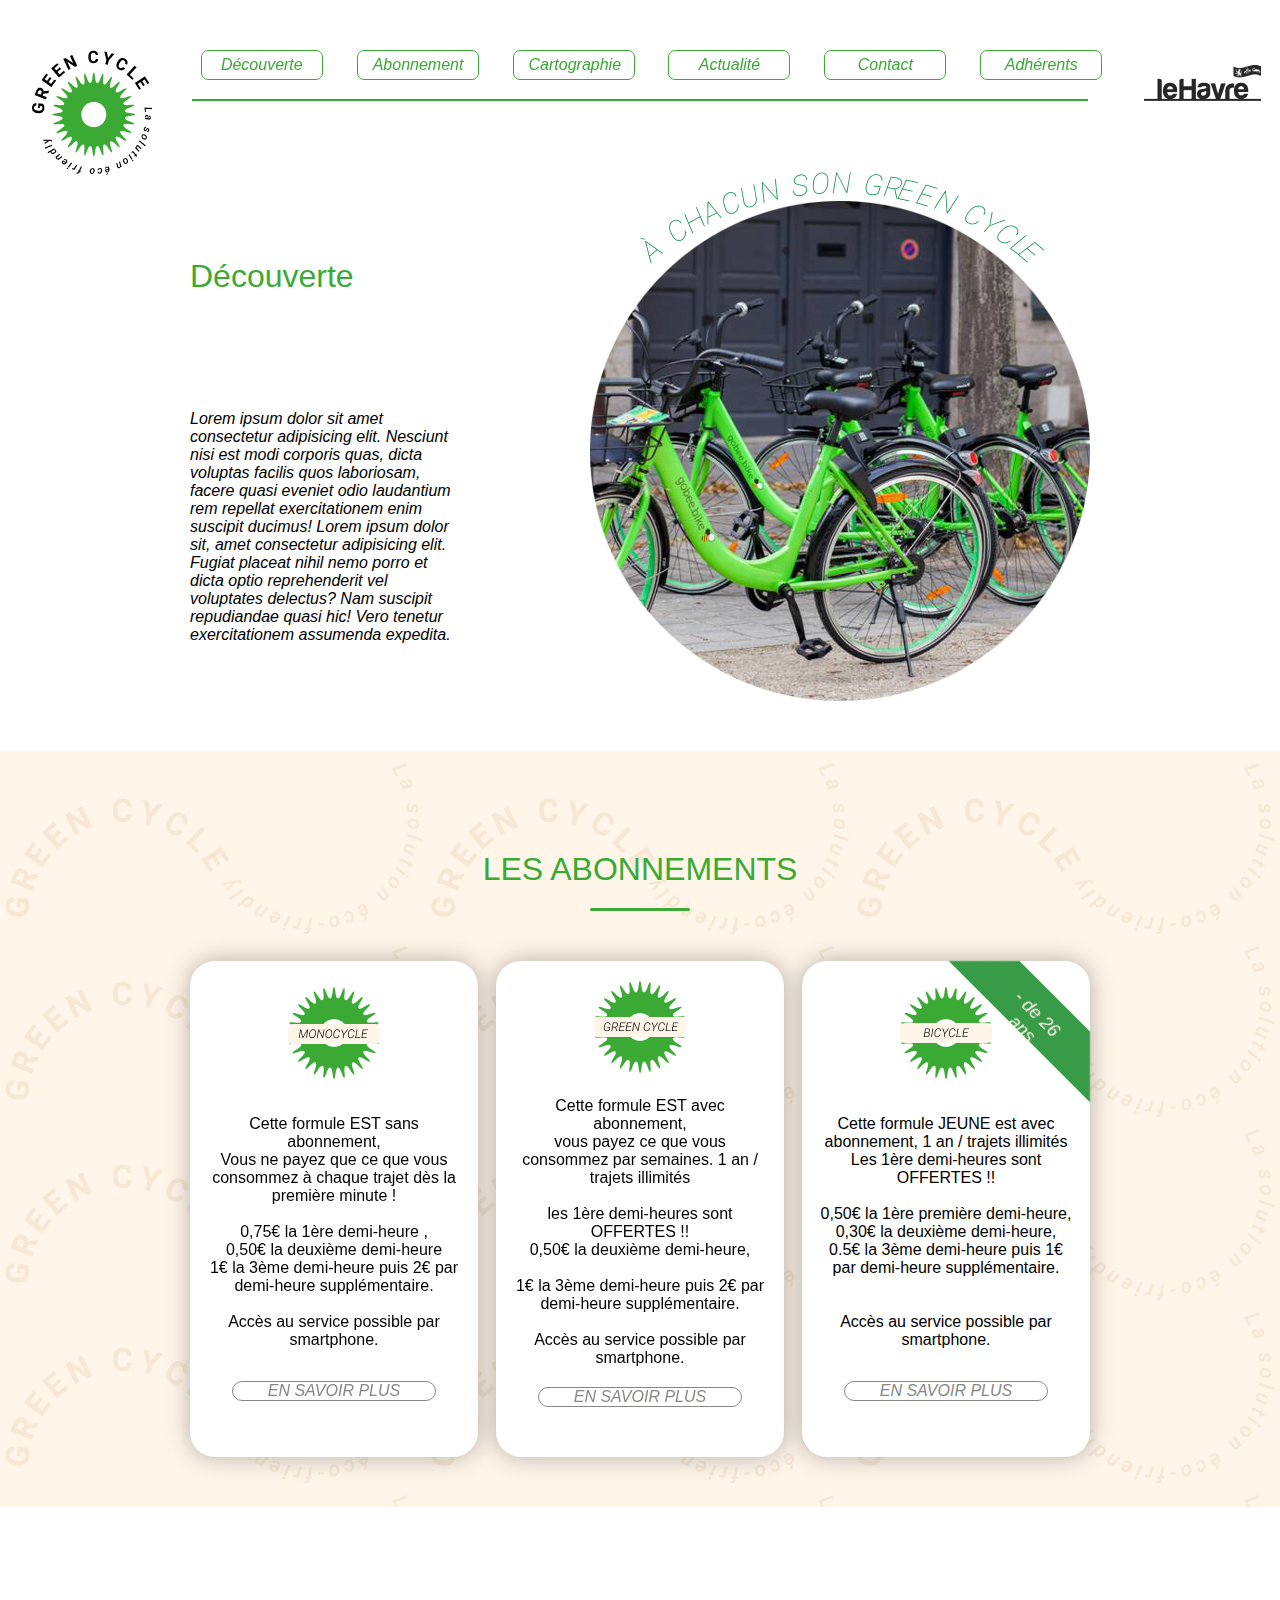
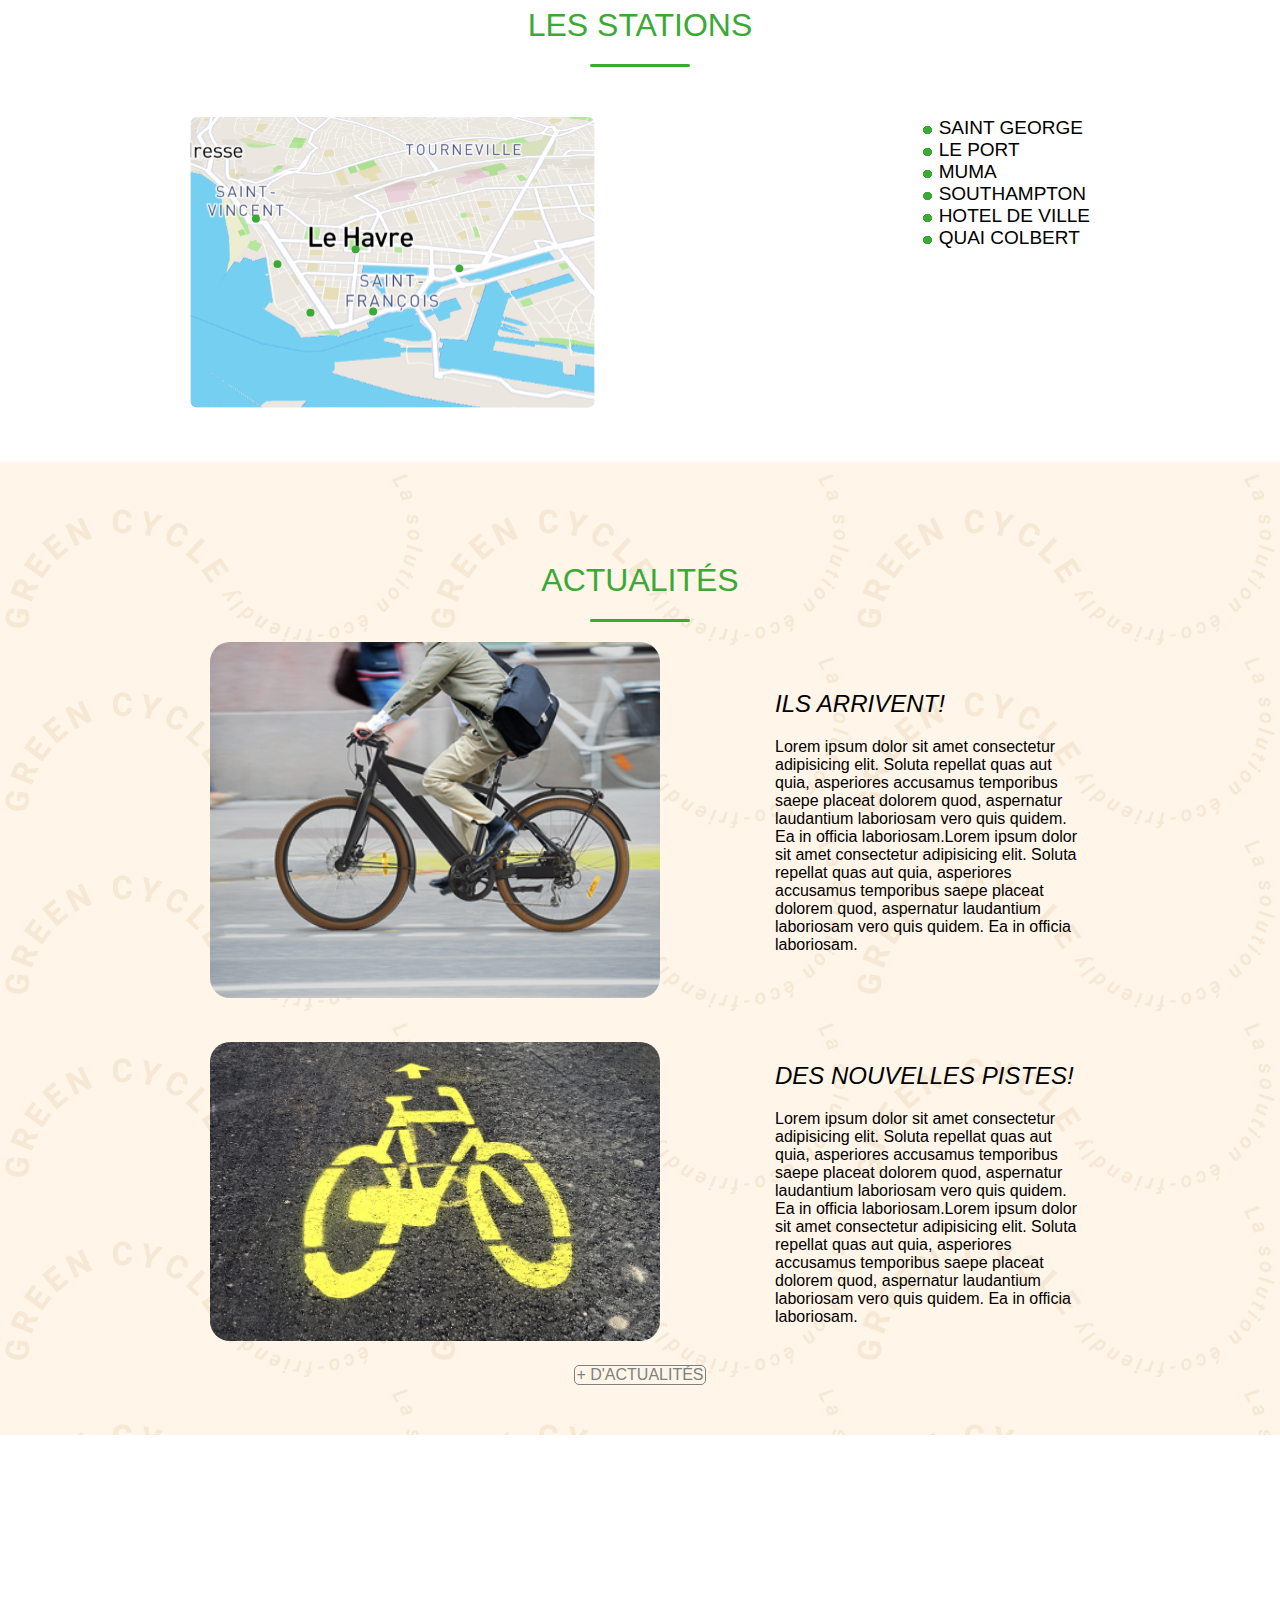
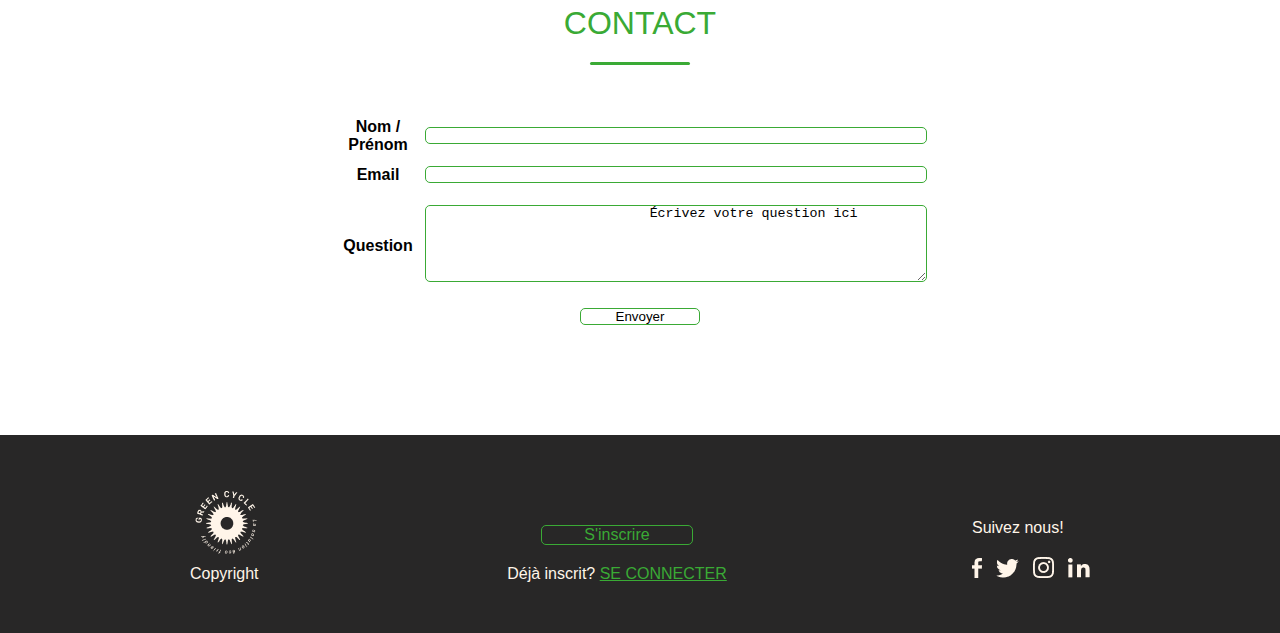
==== commit a42f3a96: "Merci Rudy" ====
--- a/index.html
+++ b/index.html
@@ -17,7 +17,7 @@
         </div>
         <ul>
             <div class="logo_green">
-                <img src="img/logo_green.png" alt="logo">
+                <a class="btn_ret" href="#"><img src="img/logo_green.png" alt="logo"></a>
             </div>
             <a href="#">
                 <li>Découverte</li>
@@ -61,14 +61,18 @@
                                     <ellipse cx="151.372" cy="23.9842" rx="4.24408" ry="5.1872" fill="white" />
                                 </svg>
                             </div>
-                            <form>
+                            <form class="pop" action="./pageadmin.html" target="_blank">
                                 <label for="mail" id="email">Mail :</label>
                                 <input type="text" id="email">
                                 <label for="password" id="mdp">Mot de passe :</label>
                                 <input type="password" id="mdp">
-
+                                <div class="check">
+                                    <input type="checkbox" id="souvenir">
+                                    <label for="souvenir" id="souvenir">Se souvenir de moi</label>
+                                    <input class="btn_connex" type="submit" value="CONNEXION">
+                                </div>
                             </form>
-                            <input class="btn_connex" type="submit" value="CONNEXION">
+
                         </div>
                     </div>
                     <li>Adhérents</li>
@@ -92,6 +96,9 @@
                         Fugiat placeat nihil nemo porro et dicta optio reprehenderit vel voluptates delectus? Nam
                         suscipit repudiandae quasi hic! Vero tenetur exercitationem assumenda expedita.</p>
                 </div>
+                <div class="titre_rond">
+                    <img src="img/titre_rond.png" alt="">
+                </div>
                 <img src="img/img_cycle.png" alt="vélo">
             </div>
         </div>
@@ -109,10 +116,14 @@
                 <div class="logo_offre">
                     <img src="img/monocycle.png" alt="logo_mono">
                 </div>
-                <p>Lorem ipsum, dolor sit amet consectetur adipisicing elit. Pariatur fuga id sint sed? Magni provident
-                    consectetur maxime sit ea eius quos facere, soluta placeat dolorum esse aliquam velit molestiae
-                    laboriosam!</p>
-                <a target="blank" href="pageformule.html">
+                <p class="text1">Cette formule EST sans abonnement,<br> Vous ne payez que ce que vous consommez à chaque
+                    trajet dès la première minute !<br><br>
+                    0,75€ la 1ère demi-heure , <br>
+                    0,50€ la deuxième demi-heure<br>
+                    1€ la 3ème demi-heure
+                    puis
+                    2€ par demi-heure supplémentaire.<br><br> Accès au service possible par smartphone.</p>
+                <a target="_blank" href="pageformule.html">
                     <div class="btn_savoir_plus">
                         <p>EN SAVOIR PLUS</p>
                     </div>
@@ -123,27 +134,40 @@
                 <div class="logo_offre">
                     <img src="img/offre_green_cycle.png" alt="logo_mono">
                 </div>
-                <p>Lorem ipsum, dolor sit amet consectetur adipisicing elit. Pariatur fuga id sint sed? Magni provident
-                    consectetur maxime sit ea eius quos facere, soluta placeat dolorum esse aliquam velit molestiae
-                    laboriosam!</p>
-                <a target="blank" href="pageformule.html">
+                <p class="text1">Cette formule EST avec abonnement, <br>vous payez ce que vous consommez
+                    par semaines.
+                    1 an / trajets illimités<br><br>
+                    les 1ère demi-heures sont
+                    OFFERTES !!<br>
+                    0,50€ la deuxième demi-heure,<br><br>
+                    1€ la 3ème demi-heure
+                    puis
+                    2€ par demi-heure supplémentaire.<br><br>Accès au service possible par smartphone.</p>
+                <a target="_blank" href="pageformule.html">
                     <div class="btn_savoir_plus">
                         <p>EN SAVOIR PLUS</p>
                     </div>
                 </a>
             </div>
             <!-------------------------ETIQUETTE 3---------------------->
-            <div class="descr_offre">
+            <div class="descr_offre3">
                 <div class="logo_offre">
                     <img src="img/offre_bicyble.png" alt="logo_mono">
                 </div>
-                <p>Lorem ipsum, dolor sit amet consectetur adipisicing elit. Pariatur fuga id sint sed? Magni provident
-                    consectetur maxime sit ea eius quos facere, soluta placeat dolorum esse aliquam velit molestiae
-                    laboriosam!</p>
-                <a target="blank" href="pageformule.html">
+                <p class="text1"> Cette formule JEUNE est avec abonnement,
+                    1 an / trajets illimités Les 1ère demi-heures sont OFFERTES !!<br><br>
+                    0,50€ la 1ère première demi-heure,
+                    0,30€ la deuxième demi-heure,<br>
+                    0.5€ la 3ème demi-heure
+                    puis
+                    1€ par demi-heure supplémentaire.<br><br><br>Accès au service possible par smartphone.</p>
+                <a target="_blank" href="pageformule.html">
                     <div class="btn_savoir_plus">
                         <p>EN SAVOIR PLUS</p>
                     </div>
+                    <div class="Bandeau">
+                        <p>- de 26 ans</p>
+                    </div>
                 </a>
             </div>
         </div>
@@ -157,7 +181,7 @@
         <div class="container">
             <div class="liste_stations">
                 <div class="carto">
-                    
+
                     <svg viewBox="0 0 563 404" fill="none" xmlns="http://www.w3.org/2000/svg"
                         xmlns:xlink="http://www.w3.org/1999/xlink">
                         <rect width="563" height="404" rx="10" fill="url(#pattern0)" />
@@ -180,13 +204,19 @@
                     </svg>
                 </div>
                 <ul classe="stations">
-                    
-                    <li>SAINT GEORGE<div class="cercle1"></div></li>
-                    <li>LE PORT<div class="cercle2"></div></li>
-                    <li>MUMA<div class="cercle3"></div></li>
-                    <li>SOUTHAMPTON<div class="cercle4"></div></li>
-                    <li>HOTEL DE VILLE<div class="cercle5"></div></li>
-                    <li>QUAI COLBERT<div class="cercle6"></div></li>
+
+                    <li>SAINT GEORGE<div class="cercle1"></div>
+                    </li>
+                    <li>LE PORT<div class="cercle2"></div>
+                    </li>
+                    <li>MUMA<div class="cercle3"></div>
+                    </li>
+                    <li>SOUTHAMPTON<div class="cercle4"></div>
+                    </li>
+                    <li>HOTEL DE VILLE<div class="cercle5"></div>
+                    </li>
+                    <li>QUAI COLBERT<div class="cercle6"></div>
+                    </li>
                 </ul>
             </div>
         </div>
@@ -226,9 +256,11 @@
                     </div>
                 </div>
             </div>
-            <div class="btn_plus_savoir">
-                <p>+ D'ACTUALITÉS</p>
-            </div>
+            <a target="_blank" href="pageactu.html">
+                <div class="btn_plus_savoir">
+                    <p>+ D'ACTUALITÉS</p>
+                </div>
+            </a>
         </div>
     </div>
     <div id="page_5">
--- a/style.css
+++ b/style.css
@@ -5,12 +5,13 @@
 
 body{
     font-family: -apple-system, BlinkMacSystemFont, 'Segoe UI', Roboto, Oxygen, Ubuntu, Cantarell, 'Open Sans', 'Helvetica Neue', sans-serif;
-    overflow-x: hidden;
+    
 }
 
 nav{
     position: sticky;
     top: 0;
+    z-index: 1000;
 }
 
 nav ul{
@@ -22,7 +23,6 @@
     align-items: flex-start;
     font-weight: lighter;
     font-style: italic;
-    /* background-color: white; */
 }
 
 
@@ -36,7 +36,16 @@
     border-radius: 7px;
     text-align: center;
     position: sticky;
-    background-color: rgba(255, 255, 255, 0.801);
+    background-color: rgb(255, 255, 255);
+}
+
+.btn_ret{
+    border: 0;
+    background: none;
+}
+.btn_ret:hover{
+    background: none;
+    border: 0;
 }
 
 nav ul a:hover {
@@ -65,6 +74,13 @@
 .content_page1{
     display: flex;
     justify-content: space-between;
+    position: relative;
+}
+
+.titre_rond{
+    top: -35px;px;
+    right: 42px;
+    position: absolute;
 }
 
 header .container .leftside{
@@ -81,6 +97,7 @@
 
 h2{
     font-weight:normal;
+    font-style: italic;
     padding-bottom: 20px;
 }
 
@@ -93,6 +110,7 @@
 }
 
 #page_2{
+    background-image: url(img/fond_trame.png);
     background-color: #FFF5E9;
     
 }
@@ -108,13 +126,36 @@
     padding-top: 50px;
     display: flex;
     justify-content: space-between;
-    align-items: center;
     padding-bottom: 50px;
 }
 
+.text1{
+    padding-bottom: 20px;
+}
+
+.btn_savoir_plus:hover{
+    background-color: #87878654;
+    border-radius: 10px;
+}
+
 #page_2 .container .descr_offre a{
+    margin: auto;
+    width: 70%;
+    font-style: italic;
     text-decoration: none;
     color: #878786;
+    border: solid 1px #878786;
+    border-radius: 10px;
+}
+
+#page_2 .container .descr_offre3 a{
+    margin: auto;
+    width: 70%;
+    font-style: italic;
+    text-decoration: none;
+    color: #878786;
+    border: solid 1px #878786;
+    border-radius: 10px;
 }
 
 .descr_offre{
@@ -123,19 +164,59 @@
     display: flex;
     flex-direction: column;
     justify-content: space-between;
-    height: 500px;
     padding-bottom: 50px;
+    border-radius: 25px;
+    filter: drop-shadow(0 0 0.75rem rgba(0, 0, 0, 0.288));
+}
+
+.descr_offre3{
+    width: 32%;
+    background-color: white;
+    display: flex;
+    flex-direction: column;
+    justify-content: space-between;
+    padding-bottom: 50px;
+    border-radius: 25px;
+    filter: drop-shadow(0 0 0.75rem rgba(0, 0, 0, 0.288));
+    position: relative;
+
+}
+
+.Bandeau {
+    color: #FFF5E9;
+    text-align: center;
+    font-size: 18px;
+    position: absolute;
+    top : 28px;
+    right: -47px;
+    transform: rotate(45deg);
+    height:0;
+    width: 100px;
+    border-bottom: 50px solid #389B48;
+    border-left: 50px solid transparent;
+    border-right: 50px solid transparent;
+}
+
+.Bandeau p {
+    padding-top: 15px
 }
 
 .logo_offre{
     margin: auto;
-    width: 92px;
+    padding-top: 20px;
+    padding-bottom: 20px;
 }
 
 .descr_offre p{
     margin: auto;
     text-align: center;
-    width: 80%;
+    width: 90%;
+}
+
+.descr_offre3 p{
+    margin: auto;
+    text-align: center;
+    width: 90%;
 }
 
 #page_2 .green_line{
@@ -153,8 +234,8 @@
     position: absolute;
     width: 30px;
     height: 30px;
-    left: 320px;
-    top: 310px;
+    left: 46px;px;
+    top: 150px;
     border-radius: 25px;
     background-color:#3AAA35;
     display: none;
@@ -164,8 +245,8 @@
     position: absolute;
     width: 30px;
     height: 30px;
-    left: 350px;
-    top: 350px;
+    left: 73px;
+    top: 182px;
     border-radius: 25px;
     background-color:#3AAA35;
     display: none;
@@ -175,8 +256,8 @@
     position: absolute;
     width: 30px;
     height: 30px;
-    left: 380px;
-    top: 410px;
+    left: 110px;
+    top: 239px;
     border-radius: 25px;
     background-color:#3AAA35;
     display: none;
@@ -186,8 +267,8 @@
     position: absolute;
     width: 30px;
     height: 30px;
-    left: 460px;
-    top: 400px;
+    left: 185px;
+    top: 239px;
     border-radius: 25px;
     background-color:#3AAA35;
     display: none;
@@ -196,8 +277,8 @@
     position: absolute;
     width: 30px;
     height: 30px;
-    left: 430px;
-    top: 345px;
+    left: 151px;
+    top: 175px;
     border-radius: 25px;
     background-color:#3AAA35;
     display: none;
@@ -207,15 +288,15 @@
     position: absolute;
     width: 30px;
     height: 30px;
-    left: 545px;
-    top: 360px;
+    left: 269px;
+    top: 189px;
     border-radius: 25px;
     background-color:#3AAA35;
     display: none;
 }
 
 /**************CERCLE HOVER!!!!!!!!!!!!!!!***************/
-#page_3{
+#page_3 {
     position: relative;
 }
 
@@ -262,7 +343,6 @@
 }
 
 .carto{
-    position: relative;
     width: 50%;
 }
 
@@ -273,10 +353,12 @@
 
 }
 
+
 #page_3 .liste_stations{
     padding-top: 50px;
     display: flex;
     justify-content: space-between;
+    position: relative;
 }
 
 .liste_stations ul{
@@ -309,6 +391,7 @@
 }
 
 #page_4{
+    background-image: url(img/fond_trame.png);
     background-color: #FFF5E9;
     padding-bottom: 50px;
 }
@@ -321,6 +404,10 @@
 .groupe_actu{
     display: flex;
     flex-direction: column;
+}
+
+a{
+    text-decoration: none;
 }
 
 .img_news{
@@ -344,6 +431,11 @@
     color: grey;
     border-radius: 5px;
 
+}
+
+.btn_plus_savoir:hover{
+    color: white;
+    background-color: #878786;
 }
 
 #page_5 h1{
@@ -424,6 +516,7 @@
 
 .btn_connect{
     color: #3AAA35;
+    text-decoration: underline;
 }
 
 .suivez_nous img{
@@ -433,20 +526,50 @@
 /*------------------POPUP------------------------*/
 .cycliste {
     margin: auto;
-    display: flex;
-    justify-content: center;
-
+    padding: 20px;
+
+}
+
+.pop{
+    padding: 10px;
 }
 
 .wholepop form input{
     width: 80%;
     height: 25px;
-}
-
-.wholepop form .btn_connex{
-    width: 12px;
-}
-/*------------------------------------------*/
+    background: none;
+    text-align: center;
+    color: #878786;
+    font-style: italic;
+}
+
+.wholepop form input:last-child{
+    width: 50%;
+    padding-bottom: 25px;
+}
+
+.btn_connex{
+    width: 120px;
+    padding: 10px;
+    border-radius: 12px;
+    background: none;
+    border: solid 1px #3AAA35;
+}
+#souvenir{
+    color: #878786;
+}
+.check{
+    width: 80%;
+}
+
+#souvenir{
+    text-align: left;
+    width: 20px;
+    height: 14px;
+}
+
+
+/*------------------------------------------------------------------------------*/
 
 @media screen and (max-width:1100px) {
     .container{
@@ -470,6 +593,7 @@
         width: 100%;
         height: 75px;
         background-color: #282727;
+        z-index: 1000;
     }
 
     nav .green_line{
@@ -478,6 +602,10 @@
 
     header{
         width: 100%;
+    }
+
+    .titre_rond{
+        display: none;
     }
 
     .content_page1 h1{
@@ -540,6 +668,16 @@
         margin: 15px;
     }
 
+    .descr_offre3{
+        width: 80%;
+        background-color: white;
+        display: flex;
+        flex-direction: column;
+        justify-content: space-between;
+        height: 500px;
+        margin: 15px;
+    }
+
     #page_3 .liste_stations{
         margin: auto;
         width: 90%;
@@ -571,6 +709,8 @@
     .img_news img{
         width: 100%;
         border-radius: 20px;
+        padding-top: 55px;
+        padding-bottom: 15px;
     }
     .right_side{
         width: 80%;
@@ -647,8 +787,9 @@
 .otot{
     width: 500px;
     height: 500px;
-    background-color: #3baa358a;
+    background-color: rgba(255, 255, 255, 0.76);;
     color : white;
     display: none;
+    border: solid 1px #3AAA35;
     border-radius: 20%;
 } 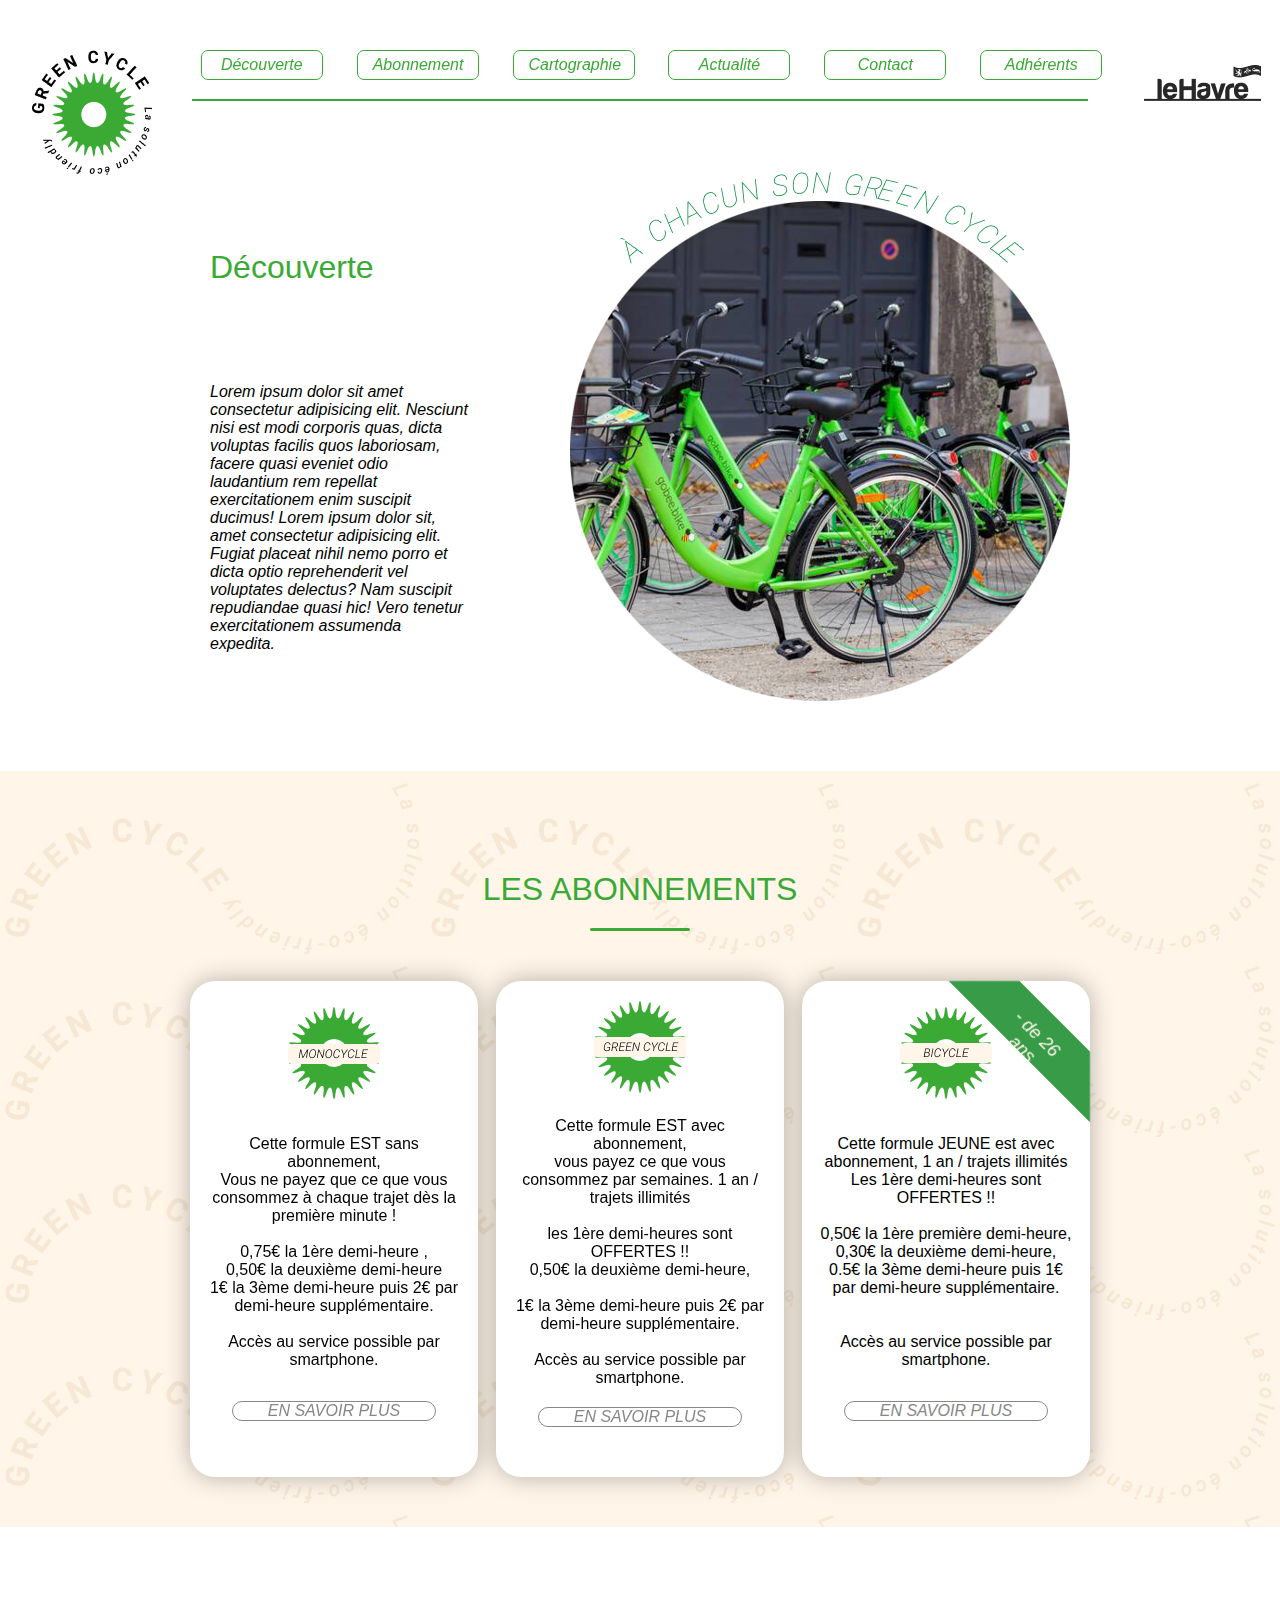
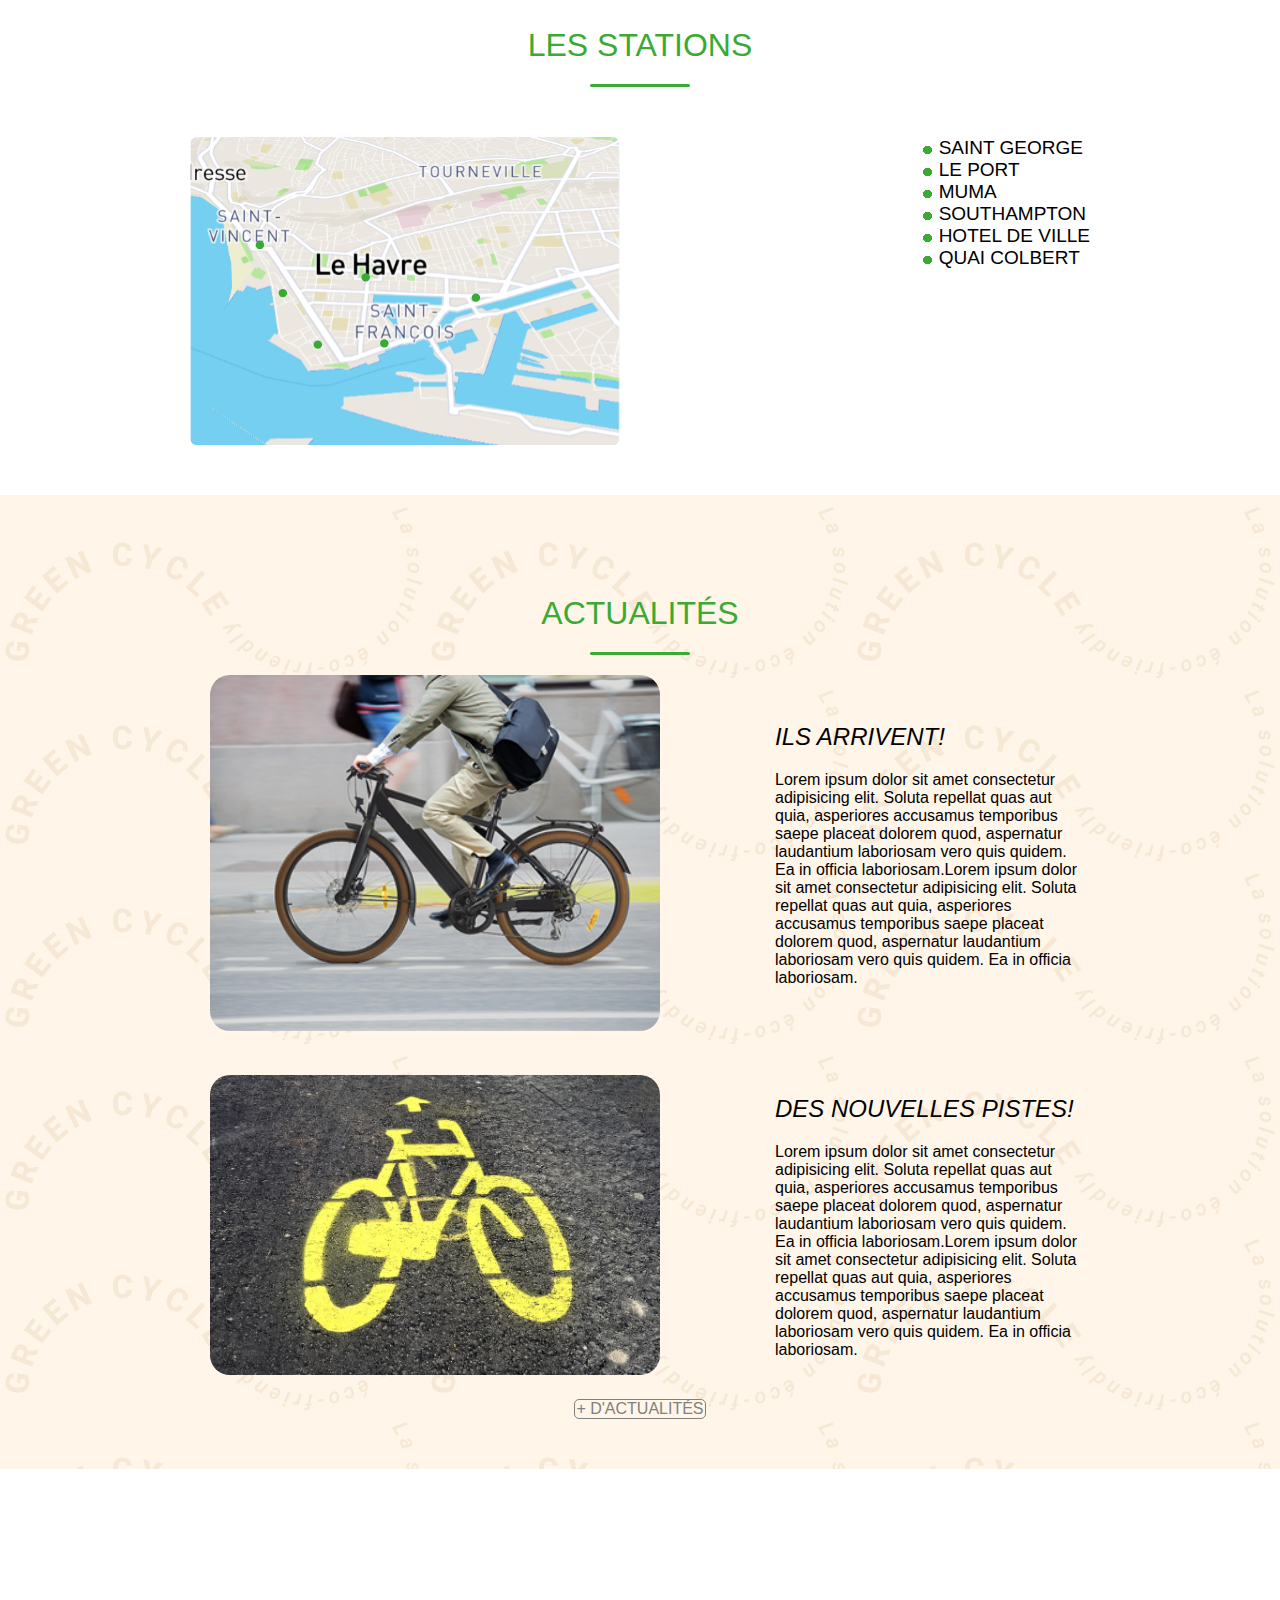
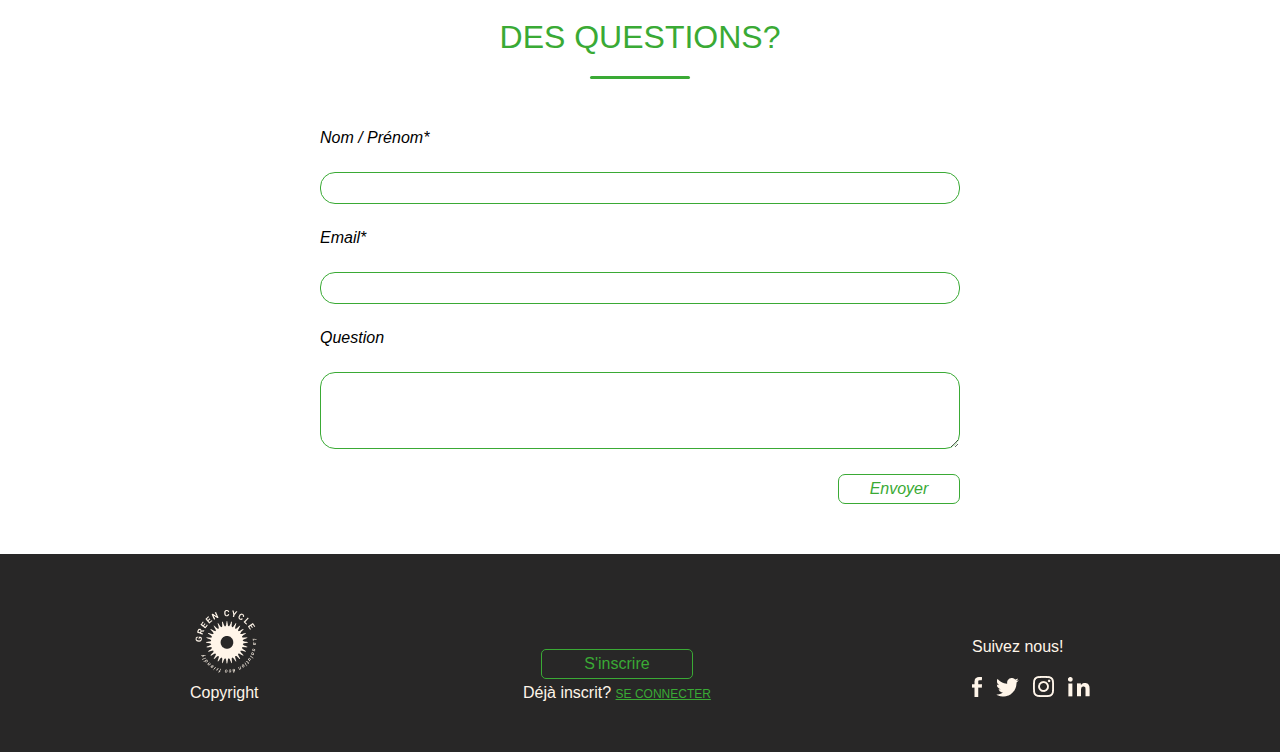
==== commit 3ae5c624: "last 2" ====
--- a/index.html
+++ b/index.html
@@ -264,34 +264,27 @@
         </div>
     </div>
     <div id="page_5">
-        <h1>CONTACT</h1>
+        <h1>DES QUESTIONS?</h1>
         <div class="green_line"></div>
         <div class="container">
-            <form>
-                <table>
-                    <tr>
-                        <th><label for="nom">Nom / Prénom </label></th>
-                        <td>
-                            <input type="text" name="nom" id="nom">
-                        </td>
-                    </tr>
-                    <tr>
-                        <th><label for="mail">Email </label></th>
-                        <td>
-                            <input type="email" name="mail" id="mail">
-                        </td>
-                    </tr>
-                    <tr>
-                        <th><label for="Descr">Question</label></th>
-                        <td>
-                            <textarea name="com" id="com" rows="5" cols="30">
-                            Écrivez votre question ici
+            
+            <div class="nom_prenom">
+                <label for="nom">Nom / Prénom* </label>
+            </div>
+            <input type="text" name="nom" id="nom">
+            <div class="email">
+                <label for="mail">Email* </label>
+            </div>
+            <input type="email" name="mail" id="mail">
+            <div class="question">
+                <label for="Descr">Question</label>
+            </div>
+            <textarea name="com" id="com" rows="5" cols="30" placeholder="Tapez votre texte ici">
                         </textarea>
-                        </td>
-                    </tr>
-                </table>
-                <input class="btn" type="submit" value="Envoyer">
-            </form>
+            <div class="btn_formulaire">
+                <a href="">Envoyer</a>
+   
+            </div>
         </div>
     </div>
     <footer>
--- a/style.css
+++ b/style.css
@@ -5,7 +5,7 @@
 
 body{
     font-family: -apple-system, BlinkMacSystemFont, 'Segoe UI', Roboto, Oxygen, Ubuntu, Cantarell, 'Open Sans', 'Helvetica Neue', sans-serif;
-    
+    overflow-x: hidden;
 }
 
 nav{
@@ -75,6 +75,7 @@
     display: flex;
     justify-content: space-between;
     position: relative;
+    margin: 20px;
 }
 
 .titre_rond{
@@ -338,13 +339,11 @@
     border-radius: 5px;
 }
 
-#page_3 svg{
-    width: 90%;
-}
 
 .carto{
-    width: 50%;
-}
+    width: 429.78px;
+    height:308.383px;
+} 
 
 #page_3 h1{
     padding-top: 100px;
@@ -439,7 +438,7 @@
 }
 
 #page_5 h1{
-    padding-top: 170px;
+    padding-top: 150px;
     text-align: center;
     padding-bottom: 20px;
 }
@@ -452,10 +451,6 @@
     border-radius: 5px;
 }
 
-#page_5 .container{
-    width: 30%;
-}
-
 form{
     padding: 50px;
     display: flex;
@@ -463,12 +458,63 @@
     align-items: center;
 }
 
-form input, textarea{
+form input{
     width: 500px;
     margin: 10px;
     border-radius: 5px;
     border: solid 1px #3AAA35;
-}
+} 
+
+ #page_5 .container{
+    width: 50%;
+    font-weight: lighter;
+    font-style: italic;
+    display: flex;
+    flex-direction: column;
+    align-items: left;
+    justify-content: center;
+} 
+
+#page_5 .container input{
+    height: 30px;
+}
+
+#page_5 .container input, textarea{
+    margin-bottom: 25px;
+    border-radius: 15px;
+    border: solid 1px #3AAA35;
+}
+/*-------FORMULAIRE------------*/
+.nom_prenom{
+    margin-top: 50px;
+    margin-bottom: 25px;
+}
+
+.email{
+    margin-bottom: 25px;
+}
+
+.question{
+    margin-bottom: 25px;
+}
+.btn_formulaire{
+    display: flex;
+    justify-content: right;
+}
+
+.btn_formulaire a{
+    padding:  5px 15px 5px 15px ;
+    width: 90px;
+    list-style: none;
+    text-align: center;
+    text-decoration: none;
+    color: #3AAA35;
+    border: solid 1px #3AAA35;
+    border-radius: 7px;
+    background-color: rgb(255, 255, 255);
+}
+
+/*-------FORMULAIRE------------*/
 
 .btn{
     width: 120px;
@@ -496,9 +542,7 @@
     text-decoration: none;
 }
 
-.re_inscrire p{
-    padding-top: 20px;
-}
+
 
 .btn_footer{
     text-align: center;
@@ -507,6 +551,9 @@
     border: solid 1px #3AAA35;
     color: #3AAA35;
     border-radius: 5px;
+    padding-top: 5px;
+    padding-bottom: 5px;
+    margin-bottom: 5px;
 }
 
 .re_inscrire{
@@ -515,6 +562,7 @@
 }
 
 .btn_connect{
+    font-size: 12px;
     color: #3AAA35;
     text-decoration: underline;
 }
@@ -782,6 +830,48 @@
         padding-top: 25px;
         text-align: center;
     }
+
+    #page_5 .container input{
+        height: 30px;
+    }
+    
+    #page_5 .container input, textarea{
+        width: 90%;
+        margin-bottom: 25px;
+        border-radius: 25px;
+        border: solid 1px #3AAA35;
+    }
+    /*-------FORMULAIRE------------*/
+    .nom_prenom{
+        margin-top: 50px;
+        margin-bottom: 25px;
+    }
+    
+    .email{
+        margin-bottom: 25px;
+    }
+    
+    .question{
+        margin-bottom: 25px;
+    }
+    .btn_formulaire{
+        display: flex;
+        justify-content: right;
+    }
+    
+    .btn_formulaire a{
+        padding:  5px 15px 5px 15px ;
+        width: 90px;
+        list-style: none;
+        text-align: center;
+        text-decoration: none;
+        color: #3AAA35;
+        border: solid 1px #3AAA35;
+        border-radius: 7px;
+        background-color: rgb(255, 255, 255);
+    }
+    
+    
 }
 
 .otot{
